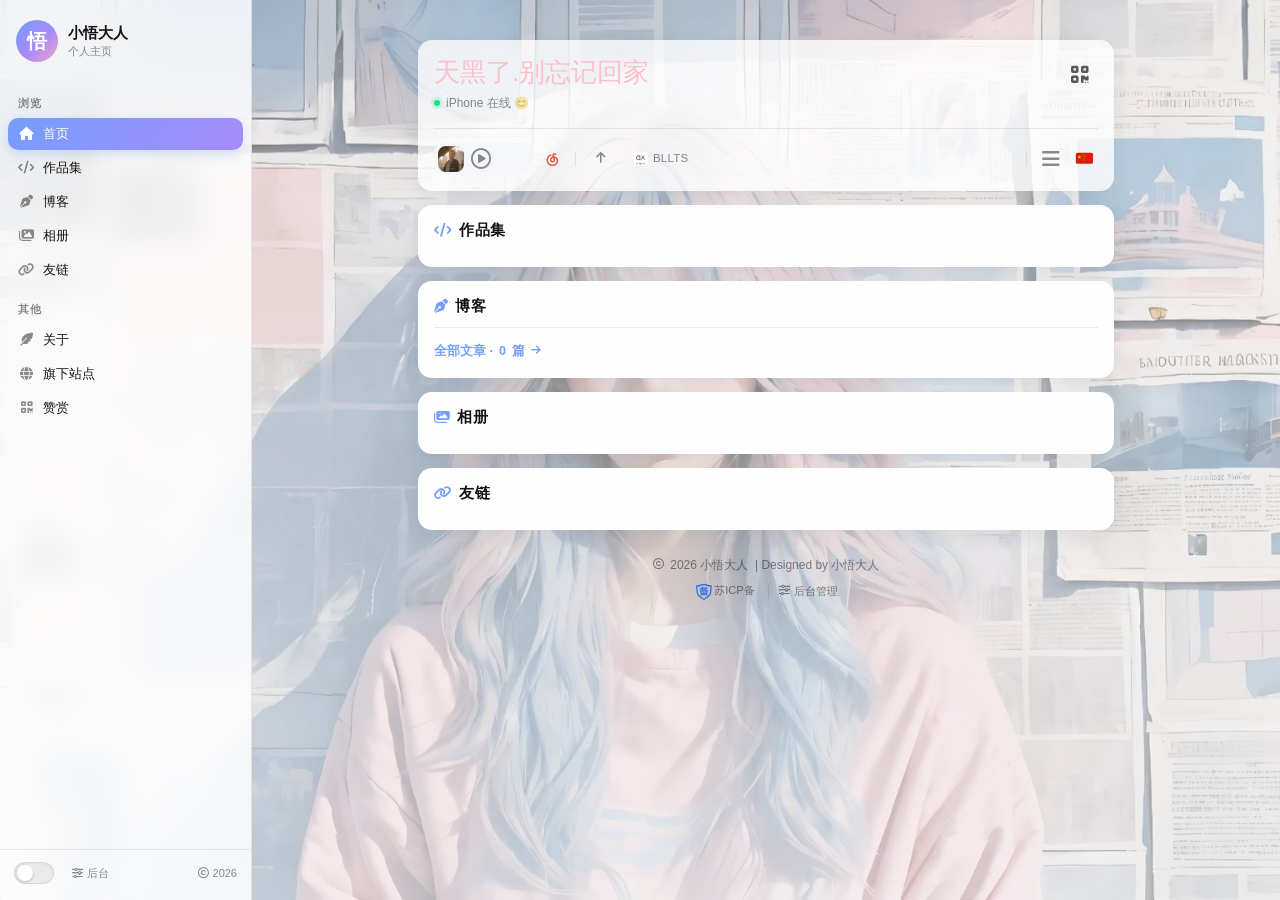
==== index.html @ 18e07c68 "站点上线：静态前台 + PHP 后台 + 系统更新 - 前台：六个页面共用一套外壳（js/shell.js + js/router.js），换页只换 <main>，侧栏不重建 - 后台：文章/分类/相" ====
<!DOCTYPE html>
<html lang="zh-CN">

<head>
  <meta charset="utf-8">
  <meta name="viewport" content="width=device-width, initial-scale=1, viewport-fit=cover">
  <title>小悟大人 · 个人主页</title>
  <meta name="description" content="这里是小悟大人的个人主页：简介、作品集、博客、相册与友链。程序语言不止于记录，更是艺术的呈现。">
  <meta name="keywords" content="小悟大人,个人主页,作品集,博客,友链">
  <meta name="theme-color" content="#749efc">
  <meta name="format-detection" content="telephone=no">
  <link rel="icon" href="data:image/svg+xml,%3Csvg xmlns='http://www.w3.org/2000/svg' viewBox='0 0 64 64'%3E%3Cdefs%3E%3ClinearGradient id='g' x1='0' y1='0' x2='1' y2='1'%3E%3Cstop offset='0' stop-color='%23749efc'/%3E%3Cstop offset='0.55' stop-color='%23a78bfa'/%3E%3Cstop offset='1' stop-color='%23f7a1c4'/%3E%3C/linearGradient%3E%3C/defs%3E%3Crect width='64' height='64' rx='16' fill='url(%23g)'/%3E%3Ctext x='32' y='45' font-size='36' font-family='sans-serif' font-weight='bold' text-anchor='middle' fill='%23ffffff'%3E%E6%82%9F%3C/text%3E%3C/svg%3E">

  <!-- 样式：前四个是模板原有文件（未改动），site.css 是二开层 -->
  <link rel="stylesheet" href="css/bootstrap.min.css">
  <link rel="stylesheet" href="css/all.min.css">
  <!-- 图标字体先预载：否则首帧菜单只有文字、图标晚一拍才出现（看着像"闪一下"） -->
  <link rel="preload" href="css/resources/fa-solid-900.woff2" as="font" type="font/woff2" crossorigin>
  <link rel="preload" href="css/resources/fa-regular-400.woff2" as="font" type="font/woff2" crossorigin>
  <link rel="stylesheet" href="css/animate.min.css">
  <link rel="stylesheet" href="css/style.css">
  <link rel="stylesheet" href="css/site.css">
  <link rel="stylesheet" href="css/blog.css">
  <link href="https://fonts.googlefonts.cn/css?family=Capriola" rel="stylesheet">
</head>

<body>
  <script src="js/dark.js"></script>

  <!-- 欢迎提示 -->
  <div class="toast" id="welcomeToast" role="alert" aria-live="polite" aria-atomic="true" data-delay="2200">
    <div class="toast-body">欢迎你的到来 👋</div>
  </div>

  <!-- 移动端顶栏 -->
  <header class="topbar">
    <button class="nav-toggle" id="navToggle" type="button" aria-label="打开菜单" aria-expanded="false"
      aria-controls="sidebar">
      <i class="fa-solid fa-bars"></i>
    </button>
    <span class="topbar-name" id="topbarName">小悟大人</span>
    <button class="topbar-btn" type="button" data-toggle="modal" data-target="#supportModal" aria-label="赞赏">
      <i class="fa-solid fa-qrcode"></i>
    </button>
  </header>

  <!-- 抽屉遮罩 -->
  <div class="nav-backdrop" id="navBackdrop"></div>

  <!-- ==================== 左侧栏 ==================== -->
  <aside class="sidebar" id="sidebar">
    <div class="sb-head">
      <div class="avatar-wrap sb-avatar-wrap">
        <img src="img/avatar.svg" class="sb-avatar" id="avatar" alt="头像">
        <div class="avatar-fallback sb-avatar-fallback" id="avatarFallback">悟</div>
      </div>
      <div class="sb-id">
        <div class="sb-name" id="siteName">小悟大人</div>
        <div class="sb-sub">个人主页</div>
      </div>
    </div>

    <nav class="sb-nav" aria-label="主导航">
      <span class="sb-label">浏览</span>
      <a href="index.html" class="is-active"><i class="fa-solid fa-house"></i><span>首页</span></a>
      <a href="works.html"><i class="fa-solid fa-code"></i><span>作品集</span></a>
      <a href="blog.html"><i class="fa-solid fa-pen-nib"></i><span>博客</span></a>
      <a href="gallery.html"><i class="fa-solid fa-images"></i><span>相册</span></a>
      <a href="links.html"><i class="fa-solid fa-link"></i><span>友链</span></a>

      <span class="sb-label">其他</span>
      <a href="#" data-toggle="modal" data-target="#aboutModal"><i class="fa-solid fa-feather-pointed"></i><span>关于</span></a>
      <a href="#" data-toggle="modal" data-target="#siteModal"><i class="fa-solid fa-globe"></i><span>旗下站点</span></a>
      <a href="#" data-toggle="modal" data-target="#supportModal"><i class="fa-solid fa-qrcode"></i><span>赞赏</span></a>
    </nav>

    <div class="sb-foot">
      <div class="sb-bottom">
        <div class="sb-bottom__left">
          <div class="mode-switch" title="切换深浅色">
            <div class="mode-switch__toggle">
              <div class="mode-switch__circle"></div>
            </div>
          </div>
          <a class="sb-admin" href="admin/" title="进入后台管理">
            <i class="fa-solid fa-sliders"></i><span>后台</span>
          </a>
        </div>
        <a class="sb-icp" href="https://beian.miit.gov.cn/#/Integrated/index" target="_blank" rel="noopener">
          <i class="fa-regular fa-copyright"></i> <span id="footerYear">2026</span>
        </a>
      </div>
    </div>
  </aside>

  <!-- ==================== 正文 ==================== -->
  <main class="main">
    <div class="content">

      <!-- 1. 简介 -->
      <section class="card-ui hero" id="top">
        <div class="hero-head">
          <div class="hero-head-main">
            <h1 class="toem hero-sign" id="siteSign">天黑了.别忘记回家</h1>
            <div class="state">
              <span class="state__dot" aria-hidden="true"></span>
              <span id="siteStatus">iPhone 在线 😊</span>
            </div>
          </div>
          <button type="button" class="btn btn-link qr-btn" data-toggle="modal" data-target="#supportModal"
            title="赞赏" aria-label="打开赞赏">
            <i class="fa-solid fa-qrcode fa-lg"></i>
          </button>
        </div>

        <!-- 技能标签（由 site.js 渲染） -->
        <div class="skills-row" id="skills"></div>

        <!-- 工具行：正在播放 + 快捷入口 + 工具，统一 30px 高度、单行对齐 -->
        <div class="hero-bar">
          <div class="left-4-1" role="group" aria-label="正在播放">
            <span>
              <img src="img/zainideshenbian.jpg" alt="正在播放：在你的身边">
              <div class="sh-main-top-mu" lang="0" onclick="syaudbf()" role="button" tabindex="0"
                aria-label="播放或暂停"
                onkeydown="if(event.key==='Enter'||event.key===' '){event.preventDefault();syaudbf();}">
                <i class="fa-regular fa-circle-play fa-lg" id="sh-main-top-mu" lang="0" data-bfzt="bb"></i>
              </div>
            </span>
            <div id="sh-main-top-g-m" class="sh-main-top-g-containe" lang="在你的身边">
              <div id="sh-main-top-mucisjd" lang="0" style="display:none;">
                <div class="shaft-load2">
                  <div class="shaft1"></div><div class="shaft2"></div><div class="shaft3"></div>
                  <div class="shaft4"></div><div class="shaft5"></div><div class="shaft6"></div>
                  <div class="shaft7"></div><div class="shaft8"></div><div class="shaft9"></div>
                  <div class="shaft10"></div><div class="shaft11"></div><div class="shaft12"></div>
                  <div class="shaft13"></div><div class="shaft14"></div><div class="shaft15"></div>
                  <div class="shaft16"></div><div class="shaft17"></div><div class="shaft18"></div>
                  <div class="shaft19"></div><div class="shaft20"></div>
                </div>
              </div>
            </div>
            <audio id="sh-main-top-musicplay-b"
              src="https://music.163.com/song/media/outer/url?id=2099010964.mp3" type="audio/mp3" controls
              style="display:none;"></audio>
            <audio id="musicplay" src="" type="audio/mp3" controls style="display:none;"
              lang="0">您的浏览器不支持音频元素。</audio>
          </div>

          <div class="left-4-2"><img src="img/wyy.svg" alt="网易云音乐"></div>

          <span class="hero-bar__sep" aria-hidden="true"></span>

          <a href="#top" class="qk" title="回到顶部" aria-label="回到顶部"><i class="fa-solid fa-arrow-up"></i></a>

          <div class="hero-bar__quick" id="quickLinks"></div>

          <a href="#links" class="qk qk--text" title="友链"><img src="img/qx.png" alt="">BLLTS</a>

          <span class="hero-bar__sep hero-bar__sep--end" aria-hidden="true"></span>

          <button class="btn btn-link tool-btn" type="button" data-toggle="collapse" data-target="#coll"
            aria-expanded="false" aria-controls="coll" aria-label="更多工具">
            <i class="fa-solid fa-bars fa-lg"></i>
          </button>

          <div class="left-4-4"><img src="img/China.svg" alt="中国"></div>

          <div class="collapse" id="coll">
            <div class="card card-body tool-pop">
              <button type="button" class="btn btn-link" data-toggle="modal" data-target="#siteModal"
                title="旗下站点"><img src="img/globe.svg" alt="旗下站点"></button>
              <button onclick="switchSakura()" class="btn btn-link" title="樱花飘落（模板预留）">
                <i class="fa-regular fa-circle-xmark fa-lg" style="color:pink;"></i>
              </button>
              <button type="button" class="btn btn-link" data-toggle="modal" data-target="#aboutModal"
                title="关于"><img src="img/information.svg" alt="关于"></button>
            </div>
          </div>
        </div>
      </section>

      <!-- 2. 作品集 -->
      <section class="card-ui sec" id="works" aria-labelledby="worksTitle">
        <div class="sec-head">
          <h2 class="sec-title" id="worksTitle"><i class="fa-solid fa-code"></i>作品集</h2>
          <span class="sec-sub" id="worksCount"></span>
        </div>
        <div id="workList"></div>
      </section>

      <!-- 3. 博客 -->
      <section class="card-ui sec" id="blog" aria-labelledby="blogTitle">
        <div class="sec-head">
          <h2 class="sec-title" id="blogTitle"><i class="fa-solid fa-pen-nib"></i>博客</h2>
          <span class="sec-sub" id="postsCount"></span>
        </div>
        <div id="postList"></div>
        <div class="posts-foot">
          <a class="posts-more" id="postsMore" href="blog.html">
            全部文章 · <span data-total>0</span> 篇 <i class="fa-solid fa-arrow-right"></i>
          </a>
        </div>
      </section>

      <!-- 4. 相册 -->
      <section class="card-ui sec" id="gallery" aria-labelledby="galleryTitle">
        <div class="sec-head">
          <h2 class="sec-title" id="galleryTitle"><i class="fa-solid fa-images"></i>相册</h2>
          <span class="sec-sub" id="photosCount"></span>
        </div>
        <div class="gallery" id="galleryGrid"></div>
      </section>

      <!-- 5. 友链 -->
      <section class="card-ui sec" id="links" aria-labelledby="linksTitle">
        <div class="sec-head">
          <h2 class="sec-title" id="linksTitle"><i class="fa-solid fa-link"></i>友链</h2>
          <span class="sec-sub" id="friendsCount"></span>
        </div>
        <div class="friends" id="friendList"></div>
      </section>

      <!-- 6. 页脚 -->
      <footer class="footer">
        <div class="runtime" id="runtime_span"></div>
        <div class="by">
          <i class="fa-regular fa-copyright fa-sm"></i>
          &nbsp;<span id="footerYearText">2026</span>&nbsp;<span id="footerName">小悟大人</span>
          &nbsp;|&nbsp;Designed by <a href="#top">小悟大人</a>
        </div>
        <div class="body-bottom">
          <a id="icpLink" href="https://beian.miit.gov.cn/#/Integrated/index" target="_blank" rel="noopener">
            <img src="img/icp.svg" alt="备案"><span id="footerIcp">苏ICP备</span>
          </a>
          <a class="footer-admin" href="admin/" title="进入后台管理">
            <i class="fa-solid fa-sliders"></i> 后台管理
          </a>
        </div>
      </footer>

    </div>
  </main>

  <!-- ==================== 弹窗 ==================== -->

  <!-- 赞赏 -->
  <div class="modal fade" id="supportModal" tabindex="-1" aria-labelledby="supportTitle" aria-hidden="true">
    <div class="modal-dialog modal-dialog-centered">
      <div class="modal-content" style="max-width:340px;margin:0 auto;">
        <div class="modal-header">
          <h5 class="modal-title" id="supportTitle">
            <i class="fa-solid fa-quote-left" style="color:#fb7474"></i>&nbsp;赞赏&nbsp;|&nbsp;为爱打赏&nbsp;
            <i class="fa-solid fa-quote-right" style="color:#fb7474"></i>
          </h5>
          <button type="button" class="close" data-dismiss="modal" aria-label="关闭">
            <span aria-hidden="true">&times;</span>
          </button>
        </div>
        <div class="modal-body">
          <div class="pay-wrap" id="payBody"></div>
        </div>
      </div>
    </div>
  </div>

  <!-- 关于 -->
  <div class="modal fade" id="aboutModal" tabindex="-1" aria-labelledby="aboutTitle" aria-hidden="true">
    <div class="modal-dialog modal-dialog-centered">
      <div class="modal-content" style="max-width:300px;margin:0 auto;">
        <div class="modal-header">
          <h5 class="modal-title" id="aboutTitle">
            <i class="fa-solid fa-quote-left" style="color:#74C0FC"></i>&nbsp;关于&nbsp;
            <i class="fa-solid fa-quote-right" style="color:#74C0FC"></i>
          </h5>
          <button type="button" class="close" data-dismiss="modal" aria-label="关闭">
            <span aria-hidden="true">&times;</span>
          </button>
        </div>
        <div class="modal-body" id="aboutBody"></div>
      </div>
    </div>
  </div>

  <!-- 旗下站点 -->
  <div class="modal fade" id="siteModal" tabindex="-1" aria-labelledby="siteTitle" aria-hidden="true">
    <div class="modal-dialog modal-dialog-centered">
      <div class="modal-content" style="max-width:280px;margin:0 auto;">
        <div class="modal-header">
          <h5 class="modal-title" id="siteTitle">
            <i class="fa-solid fa-quote-left" style="color:#74C0FC"></i>&nbsp;旗下站点&nbsp;
            <i class="fa-solid fa-quote-right" style="color:#74C0FC"></i>
          </h5>
          <button type="button" class="close" data-dismiss="modal" aria-label="关闭">
            <span aria-hidden="true">&times;</span>
          </button>
        </div>
        <div class="modal-body" id="siteBody"></div>
      </div>
    </div>
  </div>

  <!-- 作品 / 文章详情 -->
  <div class="modal fade" id="detailModal" tabindex="-1" aria-labelledby="detailTitle" aria-hidden="true">
    <div class="modal-dialog modal-dialog-centered">
      <div class="modal-content" style="max-width:420px;margin:0 auto;">
        <div class="modal-header">
          <h5 class="modal-title" id="detailTitle"></h5>
          <button type="button" class="close" data-dismiss="modal" aria-label="关闭">
            <span aria-hidden="true">&times;</span>
          </button>
        </div>
        <div class="modal-body">
          <div id="detailMeta"></div>
          <div id="detailBody"></div>
        </div>
      </div>
    </div>
  </div>

  <!-- 图片灯箱 -->
  <div class="modal fade" id="photoModal" tabindex="-1" aria-label="图片预览" aria-hidden="true">
    <div class="modal-dialog modal-dialog-centered">
      <div class="modal-content">
        <div class="modal-body">
          <img id="photoModalImg" alt="">
        </div>
      </div>
    </div>
  </div>

  <!-- ==================== 脚本 ==================== -->
  <script src="js/jquery-3.5.1.min.js"></script>
  <script src="js/bootstrap.min.js"></script>
  <script src="js/player.js"></script>
  <script src="js/site.js"></script>
  <script src="js/router.js"></script>
</body>

</html>
---- css/style.css ----
.sh-main-top-mu{
  width: 20px;
  height: 20px;
  display: flex;
  float:right;
  cursor: pointer;
  margin-top: 20px;
  margin-right: 5px;
}

[class^="shaft-load"] .shaft1 {
  -webkit-animation-delay: 0.05s;
  -moz-animation-delay: 0.05s;
  -o-animation-delay: 0.05s;
  animation-delay: 0.05s;
}
[class^="shaft-load"] .shaft2 {
  -webkit-animation-delay: 0.1s;
  -moz-animation-delay: 0.1s;
  -o-animation-delay: 0.1s;
  animation-delay: 0.1s;
}
[class^="shaft-load"] .shaft3 {
  -webkit-animation-delay: 0.15s;
  -moz-animation-delay: 0.15s;
  -o-animation-delay: 0.15s;
  animation-delay: 0.15s;
}
[class^="shaft-load"] .shaft4 {
  -webkit-animation-delay: 0.2s;
  -moz-animation-delay: 0.2s;
  -o-animation-delay: 0.2s;
  animation-delay: 0.2s;
}
[class^="shaft-load"] .shaft5 {
  -webkit-animation-delay: 0.25s;
  -moz-animation-delay: 0.25s;
  -o-animation-delay: 0.25s;
  animation-delay: 0.25s;
}
[class^="shaft-load"] .shaft6 {
  -webkit-animation-delay: 0.3s;
  -moz-animation-delay: 0.3s;
  -o-animation-delay: 0.3s;
  animation-delay: 0.3s;
}
[class^="shaft-load"] .shaft7 {
  -webkit-animation-delay: 0.35s;
  -moz-animation-delay: 0.35s;
  -o-animation-delay: 0.35s;
  animation-delay: 0.35s;
}
[class^="shaft-load"] .shaft8 {
  -webkit-animation-delay: 0.4s;
  -moz-animation-delay: 0.4s;
  -o-animation-delay: 0.4s;
  animation-delay: 0.4s;
}
[class^="shaft-load"] .shaft9 {
  -webkit-animation-delay: 0.45s;
  -moz-animation-delay: 0.45s;
  -o-animation-delay: 0.45s;
  animation-delay: 0.45s;
}
[class^="shaft-load"] .shaft10 {
  -webkit-animation-delay: 0.5s;
  -moz-animation-delay: 0.5s;
  -o-animation-delay: 0.5s;
  animation-delay: 0.5s;
}
[class^="shaft-load"] .shaft11 {
    -webkit-animation-delay: 0.55s;
    -moz-animation-delay: 0.55s;
    -o-animation-delay: 0.55s;
    animation-delay: 0.55s;
}
[class^="shaft-load"] .shaft12 {
    -webkit-animation-delay: 0.6s;
    -moz-animation-delay: 0.6s;
    -o-animation-delay: 0.6s;
    animation-delay: 0.6s;
}
[class^="shaft-load"] .shaft13 {
    -webkit-animation-delay: 0.65s;
    -moz-animation-delay: 0.65s;
    -o-animation-delay: 0.65s;
    animation-delay: 0.65s;
}
[class^="shaft-load"] .shaft14 {
    -webkit-animation-delay: 0.7s;
    -moz-animation-delay: 0.7s;
    -o-animation-delay: 0.7s;
    animation-delay: 0.7s;
}
[class^="shaft-load"] .shaft15 {
    -webkit-animation-delay: 0.75s;
    -moz-animation-delay: 0.75s;
    -o-animation-delay: 0.75s;
    animation-delay: 0.75s;
}
[class^="shaft-load"] .shaft16 {
    -webkit-animation-delay: 0.8s;
    -moz-animation-delay: 0.8s;
    -o-animation-delay: 0.8s;
    animation-delay: 0.8s;
}
[class^="shaft-load"] .shaft17 {
    -webkit-animation-delay: 0.85s;
    -moz-animation-delay: 0.85s;
    -o-animation-delay: 0.85s;
    animation-delay: 0.85s;
}
[class^="shaft-load"] .shaft18 {
    -webkit-animation-delay: 0.9s;
    -moz-animation-delay: 0.9s;
    -o-animation-delay: 0.9s;
    animation-delay: 0.9s;
}
[class^="shaft-load"] .shaft19 {
    -webkit-animation-delay: 0.95s;
    -moz-animation-delay: 0.95s;
    -o-animation-delay: 0.95s;
    animation-delay: 0.95s;
}
[class^="shaft-load"] .shaft20 {
    -webkit-animation-delay: 1s;
    -moz-animation-delay: 1s;
    -o-animation-delay: 1s;
    animation-delay: 1s;
}

.shaft-load2{
    width: 80px;
    height: 2px;
    margin-left: 9px;
    overflow: hidden;
    margin-top: 7px;
}
.shaft-load2 > div {
  height: 100%;
  width: 8px;
  margin-right: 2px;
  float: left;
  background: #000;
  -webkit-animation: loading2 1.5s infinite ease-in-out;
  -moz-animation: loading2 1.5s infinite ease-in-out;
  -o-animation: loading2 1.5s infinite ease-in-out;
  animation: loading2 1.5s infinite ease-in-out;
  -webkit-transform: scaleY(0.05) translateX(-5px);
  -moz-transform: scaleY(0.05) translateX(-5px);
  -ms-transform: scaleY(0.05) translateX(-5px);
  -o-transform: scaleY(0.05) translateX(-5px);
  transform: scaleY(0.05) translateX(-5px);
}

@keyframes loading2 {
  10% {
   background: #000;
  }
  15% {
    -webkit-transform: scaleY(1.2) translateX(10px);
    -moz-transform: scaleY(1.2) translateX(10px);
    -ms-transform: scaleY(1.2) translateX(10px);
    -o-transform: scaleY(1.2) translateX(10px);
    transform: scaleY(1.2) translateX(10px);
    background:#000;
  }
  90%, 100% {
    -webkit-transform: scaleY(0.05) translateX(-5px);
    -moz-transform: scaleY(0.05) translateX(-5px);
    -ms-transform: scaleY(0.05) translateX(-5px);
    -o-transform: scaleY(0.05) translateX(-5px);
    transform: scaleY(0.05) translateX(-5px);
  }
}

*{
  box-sizing: border-box;
}
body {
  margin-top: 14%;
  min-height: 80vh;
  position: relative;
  background-attachment: fixed;
  background-repeat: no-repeat;
  background-position: center 0px;
  background: var(--dark-mode-body,url(resources/2.jpg));
  font-size: center center;
  color: var(--dark-mode-text-color,#141414);
}
.left{
  /*box-shadow: 0 0 20px 0 rgb(255,255,255,1);*/
  width: 300px;
  height: auto;
  background:rgb(255,255,255,0.5);
  border-radius: 15px;
}

.container{
}
.flex-container {
  display: flex;
  background-color: rgb(255,255,255,0);
}
.touxi{
  margin: 8px 0 0 8px;
  width: 75px;
  height: 75px;
  border-radius: 100%;
  -webkit-transition: width 2s, height 2s, -webkit-transform 2s; 
  transition: width 2s, height 2s, transform 2s;
}
.touxi:hover{
  -webkit-transform: rotate(180deg); 
    transform: rotate(180deg);
}
.gexing{
    justify-content: center;
    margin-left: 20px;
}
.toem{
  font-family: 'Capriola', sans-serif;
  font-size: 28px;
  margin-top: 5px;
  -webkit-background-clip: text;
  -webkit-text-fill-color: transparent;
  background-size: 200%;
  background-position: 0%;
  animation: backgroundSizeAnimation 10s ease-in-out infinite;
  background-image: linear-gradient(120deg, var(--gradient-start, pink)10%, var(--gradient-middle, pink) 30%, var(--gradient-end, #749efc) 70%);
}
@keyframes backgroundSizeAnimation {
            0% {
                background-position: 100%;
            }
        
            25% {
                background-position: 50%;
            }
        
            50% {
                background-position: 0%;
            }
        
            75% {
                background-position: 50%;
            }
        
            100% {
                background-position: 100%;
            }      
        } 
.sign{
  color: var(--dark-mode-text-color,rgb(0,0,0,0.4));
  font-size: 12px;
  text-align: center;
}
.state{
  margin-top: 5px;
  text-align: center;
}
.left-2{
  border-radius: 10px;
  background-color: #fefefe;
  padding-top: 2px;
  padding-bottom:5px;
  margin-bottom: 10px;
}
.left-2 a{
  text-decoration: none;
  font-size: 20px;
}
.nav{
  border-radius: 10px;
  margin-bottom: 10px;
  padding: 6px 0px 6px 20px;
  transition: 0.3s;
}
.nav:hover{
  margin-right: 40px;
}
.left-3{
  margin: 20px 10px 10px 10px;
  padding: 5px;
  background: var(--dark-mode-body,#fefefe);
  border-radius: 10px;
  letter-spacing:2px;
}
.left-3-2{
  margin: 20px 10px 10px 10px;
  padding: 5px;
  width: auto;
  height: 35px;
  border-radius: 10px;
  background: var(--dark-mode-body,#fefefe);
}
.left-3-3{
  text-align: right;
  margin: 20px 10px 10px 10px;
  padding: 5px;
  width: auto;
  height: 35px;
  border-radius: 10px;
  background: var(--dark-mode-body,#fefefe);
}
.left-3-3 a{
  color: var(--dark-mode-text-color,#000);
}
.left-4-1{
  margin-top: 20px;
  width: 100px;
  height: 50px;
  padding-top: 0px;
  padding-bottom: 15px;
  background: var(--dark-mode-body,#fefefe);
  border-radius: 10px;
  margin-bottom: 10px;
  float: left;
  transition: width 0.6s,height 0.6s;
}
.left-4-1:hover{
  width: 110px;
  height: 60px;
}
.left-4-2{
  margin-left: 7px;
  margin-top: 20px;
  width: 50px;
  height: 50px;
  border-radius: 10px;
  padding-bottom: 15px;
  background: var(--dark-mode-body,#fefefe);
  margin-bottom: 10px;
  float: left;
  transition: width 0.6s,height 0.6s;
}
.left-4-2:hover{
  width: 60px;
  height: 60px;
}
.left-4-2 img{
  width: 50px; 
  height: 50px;
}
.left-4-3{
  margin-left: 7px;
  margin-top: 20px;
  width: 50px;
  height: 50px;
  border-radius: 10px;
  padding-bottom: 15px;
  background-color: #fefefe;
  margin-bottom: 10px;
  float: left;
  transition: width 0.6s,height 0.6s;
}
.left-4-3:hover{
  width: 60px;
  height: 60px;
}
.left-4-4{
  margin-left: 7px;
  margin-top: 20px;
  width: 50px;
  height: 50px;
  border-radius: 10px;
  padding-bottom: 15px;
  background-color:rgb(255,255,255,0);
  margin-bottom: 10px;
  float: right;
}
.left-4-4 img{
  width: 50px;
  height: 50px;
}
.neckbtn{
  margin: 0 5px 0 5px;
  text-align: center;
  border-radius: 6px;
  border:1px solid var(--dark-mode-text-color,rgb(0,0,0,0.3));
  width: auto;
  height: 25px;
}
body.dark-mode{
    --dark-mode-text-color:rgb(245, 245, 245);
    --dark-mode-body:#1e293b;
    --dark-mode-toggle-translate:15px;
    --dark-mode-body1:url('resources/moon-solid.svg');
}
.mode-switch{
  display: flex;
  align-items: center;
  gap: 2px;
  float: right;
}
.mode-switch__toggle{
    background-color: rgb(255,255,255,0.4);
    border: 1px solid #d2d2d2;;
    height: 18px;
    width: 35px;
    margin-top: 4px;
    padding: 1px 2px 2px 2px;
    border-radius: 100px;
    cursor: pointer;
}
.mode-switch__circle{
    height: 15px;
    width: 15px;
    border-radius: 100px;
    background:var(--dark-mode-body1,url('resources/sun-regular.svg'));
    transform: translateX(var(--dark-mode-toggle-translate,0));
    transition: transfore 0.3s ease;
    pointer-events: none;
    transition: 0.4s;
}
.mode-switch__circle{
  transition: 0.4s;
}
.applesb{
  margin: 20px 10px 0 10px;
  background: var(--dark-mode-body,#fefefe);
  border-radius: 13px;
  width: 120px;
  height: 120px;
}
.applesb-1{
  color: var(--dark-mode-text-color,#000);
  text-align: center;
  margin: 5px 6px 5px 6px;
  padding: 12.5px 0 0 0 ;
  width: 50px;
  height: 50px;
  border-radius: 15px;
  background-color:rgb(0,0,0,0.1);
}
.applesb-1:hover{
  background-color: #d2d2d2;
  transition: 0.3s;
}
.applesb-2{
  color: var(--dark-mode-text-color,#000);
  text-align: center;
  margin: 5px 6px 5px 6px;
  width: 50px;
  height: 50px;
  border-radius: 15px;
  background-color:rgb(0,0,0,0.2);
  transition: width 0.5s,height 0.5s;
}
.applesb-2:hover{
  background-color: #d2d2d2;
  transition: 0.4s;
  width: 55px;
  height: 55px;
}
.applesb-2 img{
    margin: 4px 0 0 0;
  border-radius: 10px;
  width: 40px;
  height: 40px;
}
.applesb-3{
  width: 100px;
  height: 50px;
  margin: 5px 0 5px 0;
  padding: 5px 0 0 5px;
  color: var(--dark-mode-text-color,#000);
  border-radius: 15px;
  background-color:rgb(0,0,0,0.2);
}
.applesb-3:hover{
  text-decoration: none;
  background-color: #d2d2d2;
  transition: 0.4s;
}
.applesb-3 img{
  width: 40px; 
  height: 40px;
  border-radius: 10px;
}
.runtime{
  margin-top: 5px;
  font-size: 13px;
  text-align: center;
}
.body-bottom{
  font-size: 11px;
  margin-top: 0px;
  margin-bottom: 20px;
  text-align: center;
}
.body-bottom a{
  text-decoration: none;
}
.body-bottom img{
  width: 20px;
  height: 20px;
}
.by{
  font-size: 13px;
  text-align: center;
}
.toast{
  margin-left: 280px;
  position: fixed;
  z-index: 9999;
  border-radius: 10px;
  border: none;
}
.zanshang{
  width: 130px;
  height: 130px;
  border-radius: 8px;
}
.zfb{
  width: 120px;
  height: 130px;
  border-radius: 8px;
}
.slide-bar{
  text-align: center;
  border-radius: 5px;
  width:260px;
  overflow: hidden; /*超出隐藏*/
  white-space: nowrap;/*超出不换行*/
  overflow-x: auto;/*出现水平滚动条*/
  margin: 0 auto;
  margin-top: 13px;/*无关紧要的代码*/
  transition: 0.4s;
}
.slide-centent{
  margin: 4px;
  box-shadow: 0 0 4px 0 rgb(0,0,0,0.3);
  text-align: center;
  width: auto;
  border-radius: 7px;
  background: var(--dark-mode-body,#fefefe);
  display: inline-block;
  padding: 0 10px 0 10px;
}
.slide-centent a{
    color: var(--dark-mode-text-color,#000);
    text-decoration: none;
}
/*滚动条高宽度*/
.slide-bar::-webkit-scrollbar{
   width: 5px;
   height: 3px;
}
/*滚动条滑块*/
.slide-bar::-webkit-scrollbar-thumb{
  border-radius: 20px;
  box-shadow: inset 0 0 5px rgb(0,0,0,0);
}
/*滚动条里面轨道*/
.slide-bar::-webkit-scrollbar-track {
   box-shadow: 1px 1px 5px rgb(0, 0, 0, 0) inset;

}
/*滚动条的小边角*/
.slide-bar::-webkit-scrollbar-corner {

}
.sitetext{
    white-space: pre-wrap;
}
---- css/site.css ----
/* ============================================================================
   site.css —— 二开样式层（左侧栏布局）
   ----------------------------------------------------------------------------
   原模板样式完整保留在 css/style.css（未做任何修改），本文件在其之上做三件事：
     1. 建立设计令牌，统一深浅色（沿用原模板的 --dark-mode-* 变量机制）
     2. 布局从"居中单卡"改为"固定左栏 + 右侧正文"，断点 768px
     3. 作品 / 博客 / 相册 / 友链 四个板块的组件样式
   侧栏尺寸与密度参考 2x.nz：252px 宽、菜单项 32px 高 / 12.5px 字 / 10px 圆角。
   加载顺序必须在 style.css 之后。
   ============================================================================ */

/* ---------- 1. 设计令牌 ---------- */
body {
  --ui-text: #141414;
  --ui-card: #fefefe;
  --ui-card-2: #f5f6f9;
  --ui-glass: rgba(255, 255, 255, .78);
  --ui-sidebar: rgba(255, 255, 255, .82);
  --ui-line: rgba(0, 0, 0, .08);
  --ui-muted: rgba(0, 0, 0, .45);
  --ui-hover: rgba(127, 127, 127, .12);
  --ui-accent: #749efc;
  --ui-accent-2: #a78bfa;
  --ui-radius: 14px;
  --ui-radius-sm: 10px;
  --ui-shadow: 0 6px 20px rgba(17, 24, 39, .07);
  --ui-sidebar-w: 252px;
}

body.dark-mode {
  --ui-text: #f2f4f8;
  --ui-card: #243044;
  --ui-card-2: #1b2434;
  --ui-glass: rgba(36, 48, 68, .8);
  --ui-sidebar: rgba(24, 33, 48, .86);
  --ui-line: rgba(255, 255, 255, .10);
  --ui-muted: rgba(255, 255, 255, .58);
  --ui-hover: rgba(255, 255, 255, .08);
  --ui-shadow: 0 6px 22px rgba(0, 0, 0, .38);
}

/* ---------- 2. 页面骨架 ---------- */
html {
  scroll-behavior: smooth;
}

body {
  margin-top: 0;
  padding: 0;
  min-height: 100vh;
  font-family: -apple-system, BlinkMacSystemFont, "Segoe UI", "PingFang SC",
               "Hiragino Sans GB", "Microsoft YaHei", sans-serif;
  -webkit-font-smoothing: antialiased;
  background-color: #eef1f6;
  background-image: linear-gradient(rgba(255, 255, 255, .42), rgba(255, 255, 255, .66)),
                    url(resources/2.jpg);
  background-size: cover;
  background-position: center;
  background-repeat: no-repeat;
  background-attachment: fixed;
  color: var(--ui-text);
}

body.dark-mode {
  background-color: #0f172a;
  background-image: linear-gradient(rgba(15, 23, 42, .82), rgba(15, 23, 42, .9)),
                    url(resources/2.jpg);
}

body.nav-open {
  overflow: hidden;
}

.main {
  margin-left: 0;
  min-height: 100vh;
}

.content {
  max-width: 760px;
  margin: 0 auto;
  padding: 76px 15px 36px;
}

/* ---------- 3. 左侧栏 ---------- */
.sidebar {
  position: fixed;
  top: 0;
  left: 0;
  bottom: 0;
  z-index: 60;
  display: flex;
  flex-direction: column;
  width: var(--ui-sidebar-w);
  background: var(--ui-sidebar);
  backdrop-filter: blur(14px);
  -webkit-backdrop-filter: blur(14px);
  border-right: 1px solid var(--ui-line);
  transform: translateX(-100%);
  transition: transform .28s cubic-bezier(.4, 0, .2, 1);
}

body.nav-open .sidebar {
  transform: none;
  box-shadow: 0 0 40px rgba(0, 0, 0, .18);
}

.sb-head {
  display: flex;
  align-items: center;
  gap: 10px;
  padding: 20px 16px 16px;
}

.sb-avatar-wrap {
  position: relative;
  flex: 0 0 auto;
  width: 42px;
  height: 42px;
}

.sb-avatar {
  display: block;
  width: 42px;
  height: 42px;
  border-radius: 100%;
  object-fit: cover;
  transition: transform .6s ease;
}

.sb-avatar:hover {
  transform: rotate(180deg);
}

.sb-avatar-fallback {
  position: absolute;
  inset: 0;
  width: 42px;
  height: 42px;
  margin: 0;
  border-radius: 100%;
  font-size: 17px;
  display: none;
  place-items: center;
  background: linear-gradient(135deg, var(--ui-accent), var(--ui-accent-2));
  color: #fff;
  font-weight: 700;
}

.sb-id {
  min-width: 0;
}

.sb-name {
  font-family: 'Capriola', -apple-system, "PingFang SC", sans-serif;
  font-size: 15px;
  font-weight: 600;
  line-height: 1.3;
  color: var(--ui-text);
  white-space: nowrap;
  overflow: hidden;
  text-overflow: ellipsis;
}

.sb-sub {
  font-size: 11px;
  color: var(--ui-muted);
}

/* 菜单 */
.sb-nav {
  flex: 1;
  min-height: 0;
  overflow-y: auto;
  padding: 4px 8px 12px;
  scrollbar-width: thin;
}

.sb-label {
  display: block;
  padding: 14px 10px 6px;
  font-size: 10.5px;
  font-weight: 600;
  letter-spacing: .08em;
  color: var(--ui-muted);
}

.sb-nav a {
  display: flex;
  align-items: center;
  gap: 9px;
  height: 32px;
  padding: 7px 10px;
  margin-bottom: 2px;
  border-radius: var(--ui-radius-sm);
  font-size: 12.5px;
  font-weight: 500;
  line-height: 18px;
  color: var(--ui-text);
  text-decoration: none;
  transition: background .2s ease, color .2s ease;
}

.sb-nav a i {
  flex: 0 0 16px;
  width: 16px;
  font-size: 13px;
  text-align: center;
  color: var(--ui-muted);
  transition: color .2s ease;
}

.sb-nav a:hover {
  background: var(--ui-hover);
  text-decoration: none;
  color: var(--ui-text);
}

.sb-nav a:hover i {
  color: var(--ui-text);
}

.sb-nav a.is-active {
  background: linear-gradient(135deg, var(--ui-accent), var(--ui-accent-2));
  color: #fff;
  box-shadow: 0 4px 12px rgba(116, 158, 252, .3);
}

.sb-nav a.is-active i {
  color: #fff;
}

/* 栏底 */
.sb-foot {
  padding: 12px 14px 16px;
  border-top: 1px solid var(--ui-line);
}

.sb-bottom {
  display: flex;
  align-items: center;
  justify-content: space-between;
  gap: 10px;
}

/* 深浅色开关：轨道 + 滑块
   完全覆盖模板自带样式（style.css 里是 35×18 白底药丸 + 太阳图标，且带 margin-top:4px 会错位） */
.sb-bottom .mode-switch {
  float: none;
  margin: 0;
}

.mode-switch__toggle {
  position: relative;
  display: block;
  width: 40px;
  height: 22px;
  margin: 0;
  padding: 0;
  border: 1px solid var(--ui-line);
  border-radius: 999px;
  background: rgba(17, 24, 39, .07);
  box-shadow: inset 0 1px 2px rgba(17, 24, 39, .05);
  cursor: pointer;
  transition: background .25s ease, border-color .25s ease, box-shadow .25s ease;
}

.mode-switch__toggle:hover {
  border-color: var(--ui-accent);
  box-shadow: inset 0 1px 2px rgba(17, 24, 39, .05), 0 0 0 3px rgba(116, 158, 252, .12);
}

.mode-switch__toggle:focus-visible {
  outline: 2px solid var(--ui-accent);
  outline-offset: 2px;
}

.mode-switch__circle {
  position: absolute;
  top: 2px;
  left: 2px;
  width: 16px;
  height: 16px;
  border-radius: 999px;
  background: #fff;
  box-shadow: 0 1px 3px rgba(17, 24, 39, .22);
  transform: translateX(0);
  transition: transform .28s cubic-bezier(.34, 1.3, .64, 1), background .25s ease;
  pointer-events: none;
}

body.dark-mode .mode-switch__toggle {
  background: linear-gradient(135deg, var(--ui-accent), var(--ui-accent-2));
  border-color: transparent;
}

body.dark-mode .mode-switch__circle {
  transform: translateX(18px);
}

.sb-icp {
  font-size: 11px;
  color: var(--ui-muted);
  text-decoration: none;
  white-space: nowrap;
}

.sb-icp:hover {
  color: var(--ui-accent);
  text-decoration: none;
}

.sb-bottom__left {
  display: flex;
  align-items: center;
  gap: 10px;
}

/* 后台入口：侧栏底部的小按钮 */
.sb-admin {
  display: inline-flex;
  align-items: center;
  gap: 4px;
  padding: 4px 7px;
  border: 1px solid transparent;
  border-radius: 7px;
  font-size: 11px;
  line-height: 1;
  color: var(--ui-muted);
  text-decoration: none;
  transition: color .2s ease, background .2s ease, border-color .2s ease;
}

.sb-admin:hover {
  color: var(--ui-accent);
  background: var(--ui-hover);
  border-color: var(--ui-line);
  text-decoration: none;
}

/* ---------- 4. 移动端顶栏与遮罩 ---------- */
.topbar {
  position: fixed;
  top: 0;
  left: 0;
  right: 0;
  z-index: 50;
  display: flex;
  align-items: center;
  gap: 10px;
  height: 56px;
  padding: 0 10px;
  background: var(--ui-glass);
  backdrop-filter: blur(14px);
  -webkit-backdrop-filter: blur(14px);
  border-bottom: 1px solid var(--ui-line);
}

.nav-toggle,
.topbar-btn {
  display: inline-flex;
  align-items: center;
  justify-content: center;
  width: 36px;
  height: 36px;
  padding: 0;
  border: none;
  border-radius: var(--ui-radius-sm);
  background: transparent;
  color: var(--ui-text);
  font-size: 15px;
  cursor: pointer;
  transition: background .2s ease;
}

.nav-toggle:hover,
.topbar-btn:hover {
  background: var(--ui-hover);
}

.topbar-name {
  flex: 1;
  font-size: 13.5px;
  font-weight: 600;
  color: var(--ui-text);
  white-space: nowrap;
  overflow: hidden;
  text-overflow: ellipsis;
}

.nav-backdrop {
  position: fixed;
  inset: 0;
  z-index: 55;
  background: rgba(15, 23, 42, .42);
  backdrop-filter: blur(2px);
  -webkit-backdrop-filter: blur(2px);
  opacity: 0;
  pointer-events: none;
  transition: opacity .28s ease;
}

body.nav-open .nav-backdrop {
  opacity: 1;
  pointer-events: auto;
}

/* ---------- 5. 通用卡片 ---------- */
.card-ui {
  background: var(--ui-card);
  border-radius: var(--ui-radius);
  box-shadow: var(--ui-shadow);
  padding: 16px;
  margin-bottom: 14px;
}

/* ---------- 6. 简介卡 ---------- */
.hero {
  background: var(--ui-glass);
  backdrop-filter: blur(12px);
  -webkit-backdrop-filter: blur(12px);
}

.hero-head {
  display: flex;
  align-items: flex-start;
  gap: 10px;
}

.hero-head-main {
  flex: 1;
  min-width: 0;
}

.hero-sign {
  margin: 0 0 5px;
  font-size: 26px;
  font-weight: 400;
  line-height: 1.25;
}

.hero .state {
  display: flex;
  align-items: center;
  gap: 6px;
  margin-top: 0;
  text-align: left;
  font-size: 12px;
  color: var(--ui-muted);
}

/* 在线状态的小圆点：原来用 <i class="fa-circle fa-2xs">，实际只渲染出 1px 高 */
.state__dot {
  flex: 0 0 auto;
  width: 6px;
  height: 6px;
  border-radius: 50%;
  background: #1de189;
  box-shadow: 0 0 0 3px rgba(29, 225, 137, .16);
}

.qr-btn {
  flex: 0 0 auto;
  padding: 6px 8px;
  margin: 0 !important;
  color: var(--ui-text) !important;
  border-radius: var(--ui-radius-sm);
  opacity: .7;
  transition: opacity .25s, background .25s;
}

.qr-btn:hover {
  opacity: 1;
  background: var(--ui-hover);
  text-decoration: none;
}

.skills-row {
  display: flex;
  flex-wrap: wrap;
  gap: 6px;
  margin-bottom: 0;
}

.neckbtn {
  font-size: 12px;
  line-height: 23px;
  height: 25px;
  margin: 0;
  padding: 0 8px;
  color: var(--ui-text);
  border-color: var(--ui-line);
  white-space: nowrap;
}

/* ---------- 7. 工具行：正在播放 + 快捷入口 + 工具 ---------- */
.hero-bar {
  display: flex;
  align-items: center;
  flex-wrap: wrap;
  gap: 6px;
  margin-top: 16px;
  padding-top: 14px;
  border-top: 1px solid var(--ui-line);
}

.hero-bar__sep {
  flex: 0 0 auto;
  width: 1px;
  height: 14px;
  margin: 0 3px;
  background: var(--ui-line);
}

/* 前半段是内容入口，后半段是工具，把工具组推到右边 */
.hero-bar__sep--end {
  margin-left: auto;
}

/* 正在播放：封面 + 播放键合成一个小胶囊 */
.hero-bar .left-4-1 {
  display: flex;
  align-items: center;
  height: 32px;
  margin: 0;
  padding: 0 5px 0 4px;
  background: var(--ui-card-2);
  border-radius: 10px;
}

.hero-bar .left-4-1 > span {
  display: flex;
  align-items: center;
  gap: 6px;
}

.hero-bar .left-4-1 img {
  width: 26px;
  height: 26px;
  margin: 0;
  border-radius: 8px;
  object-fit: cover;
}

.hero-bar .sh-main-top-mu {
  display: grid;
  place-items: center;
  width: 22px;
  height: 22px;
  margin: 0;
  color: var(--ui-muted);
  cursor: pointer;
  transition: color .2s;
}

.hero-bar .left-4-1:hover .sh-main-top-mu {
  color: var(--ui-accent);
}

/* 进度容器是空的（模板遗留），别让它参与排版 */
.hero-bar .sh-main-top-g-containe {
  display: none;
}

/* 网易云标示 */
.hero-bar .left-4-2 {
  display: grid;
  place-items: center;
  width: 26px;
  height: 26px;
  margin: 0;
  padding: 0;
  background: none;
  opacity: .7;
  transition: opacity .2s;
}

.hero-bar .left-4-2:hover {
  opacity: 1;
}

.hero-bar .left-4-2 img {
  width: 20px;
  height: 20px;
}

/* 图标按钮：站内链接、快捷入口、工具统一 30×30 */
.qk {
  display: inline-flex;
  align-items: center;
  justify-content: center;
  gap: 5px;
  width: 30px;
  height: 30px;
  border-radius: 9px;
  color: var(--ui-muted);
  font-size: 12.5px;
  text-decoration: none;
  transition: background .2s, color .2s, transform .2s;
}

.qk:hover {
  background: var(--ui-card-2);
  color: var(--ui-accent);
  text-decoration: none;
  transform: translateY(-1px);
}

.qk--text {
  width: auto;
  padding: 0 9px 0 7px;
  font-size: 11.5px;
  letter-spacing: .2px;
}

.qk--text img {
  width: 14px;
  height: 14px;
  border-radius: 4px;
}

.hero-bar__quick {
  display: flex;
  align-items: center;
  gap: 4px;
}

/* 后台维护的两个外部入口 */
.hero-bar__quick .applesb-2 {
  display: grid;
  place-items: center;
  width: 30px;
  height: 30px;
  margin: 0;
  border-radius: 9px;
  transition: background .2s, opacity .2s;
}

.hero-bar__quick .applesb-2 img {
  width: 18px;
  height: 18px;
  margin: 0;
  border-radius: 5px;
}

.hero-bar__quick .applesb-2:hover {
  background: var(--ui-card-2);
}

.hero-bar__quick .applesb-2.is-off {
  opacity: .4;
  cursor: not-allowed;
}

/* 工具按钮与国旗 */
.hero-bar .tool-btn {
  display: grid;
  place-items: center;
  width: 30px;
  height: 30px;
  margin: 0 !important;
  padding: 0;
  border-radius: 9px;
  background: none;
  color: var(--ui-muted);
  transition: background .2s, color .2s;
}

.hero-bar .tool-btn:hover,
.hero-bar .tool-btn[aria-expanded="true"] {
  background: var(--ui-card-2);
  color: var(--ui-accent);
}

.hero-bar .left-4-4 {
  display: grid;
  place-items: center;
  width: 26px;
  height: 26px;
  margin: 0;
  padding: 0;
}

.hero-bar .left-4-4 img {
  width: 20px;
  height: 20px;
  border-radius: 4px;
}

/* 工具弹层：展开后换行到工具行第二排，不遮挡内容 */
.hero-bar .tool-pop {
  display: flex;
  flex-direction: row;
  gap: 2px;
  padding: 4px;
  border: 1px solid var(--ui-line);
  border-radius: 10px;
  background: var(--ui-card);
  box-shadow: 0 8px 20px rgba(17, 24, 39, .1);
}

.hero-bar .tool-pop .btn {
  margin: 0;
  padding: 4px;
  border-radius: 8px;
}

.hero-bar .tool-pop .btn img {
  width: 20px;
  height: 20px;
}

/* ---------- 8. 板块通用 ---------- */
.sec {
  /* 移动端顶栏是 fixed 且高 56px，锚点跳转要留出这段 + 12px 呼吸位，
     否则版块标题会被顶栏压住（桌面端在 min-width 查询里改成 24px） */
  scroll-margin-top: 68px;
}

.sec-head {
  display: flex;
  align-items: center;
  gap: 8px;
  margin-bottom: 12px;
}

.sec-title {
  display: flex;
  align-items: center;
  gap: 7px;
  margin: 0;
  font-size: 15px;
  font-weight: 700;
  letter-spacing: .3px;
  color: var(--ui-text);
}

.sec-title i {
  font-size: 14px;
  color: var(--ui-accent);
}

.sec-sub {
  margin-left: auto;
  font-size: 11px;
  color: var(--ui-muted);
}

.empty {
  padding: 20px 10px;
  border: 1px dashed var(--ui-line);
  border-radius: var(--ui-radius-sm);
  text-align: center;
  font-size: 12px;
  color: var(--ui-muted);
}

/* ---------- 9. 作品集 ---------- */
.work {
  display: flex;
  gap: 12px;
  padding: 11px;
  margin-bottom: 9px;
  border-radius: var(--ui-radius-sm);
  background: var(--ui-card-2);
  color: inherit;
  text-decoration: none;
  transition: transform .22s ease, box-shadow .22s ease;
}

.work:last-child {
  margin-bottom: 0;
}

a.work:hover,
.work[role="button"]:hover {
  transform: translateY(-2px);
  box-shadow: 0 6px 16px rgba(17, 24, 39, .1);
  text-decoration: none;
  color: inherit;
}

.work-ico {
  flex: 0 0 auto;
  display: grid;
  place-items: center;
  width: 40px;
  height: 40px;
  border-radius: var(--ui-radius-sm);
  color: #fff;
  font-size: 16px;
}

.work-body {
  min-width: 0;
  flex: 1;
}

.work-title {
  display: flex;
  align-items: center;
  gap: 6px;
  margin: 0 0 3px;
  font-size: 13.5px;
  font-weight: 600;
  color: var(--ui-text);
}

.work-year {
  font-size: 10.5px;
  font-weight: 400;
  color: var(--ui-muted);
}

.work-desc {
  margin: 0;
  font-size: 12px;
  line-height: 1.6;
  color: var(--ui-muted);
}

.work-tags {
  display: flex;
  flex-wrap: wrap;
  gap: 4px;
  margin-top: 7px;
}

.tag {
  padding: 1px 7px;
  border-radius: 999px;
  font-size: 10.5px;
  color: #4b6fc4;
  background: rgba(116, 158, 252, .16);
}

body.dark-mode .tag {
  color: #a9c1ff;
  background: rgba(116, 158, 252, .22);
}

/* ---------- 10. 博客 ---------- */
.post {
  display: block;
  padding: 10px 2px;
  border-bottom: 1px dashed var(--ui-line);
  color: inherit;
  text-decoration: none;
  transition: padding-left .22s ease;
}

.post:last-child {
  border-bottom: none;
  padding-bottom: 2px;
}

a.post:hover,
.post[role="button"]:hover {
  padding-left: 6px;
  text-decoration: none;
  color: inherit;
}

.post-date {
  font-size: 11px;
  color: var(--ui-muted);
  font-variant-numeric: tabular-nums;
}

.post-title {
  margin: 2px 0 3px;
  font-size: 14px;
  font-weight: 600;
  color: var(--ui-text);
}

.post-excerpt {
  margin: 0;
  font-size: 12.5px;
  line-height: 1.6;
  color: var(--ui-muted);
  display: -webkit-box;
  -webkit-line-clamp: 2;
  -webkit-box-orient: vertical;
  overflow: hidden;
}

/* ---------- 11. 相册 ---------- */
.gallery {
  display: grid;
  grid-template-columns: repeat(auto-fill, minmax(150px, 1fr));
  gap: 8px;
}

.gallery .ph {
  position: relative;
  margin: 0;
  aspect-ratio: 1 / 1;
  border-radius: var(--ui-radius-sm);
  overflow: hidden;
  background: var(--ui-card-2);
}

.gallery .ph img {
  display: block;
  width: 100%;
  height: 100%;
  object-fit: cover;
  cursor: zoom-in;
  transition: transform .45s ease;
}

.gallery .ph:hover img {
  transform: scale(1.07);
}

.gallery .ph figcaption {
  position: absolute;
  left: 0;
  right: 0;
  bottom: 0;
  padding: 10px 6px 5px;
  font-size: 10px;
  color: #fff;
  background: linear-gradient(transparent, rgba(0, 0, 0, .55));
  opacity: 0;
  transition: opacity .3s ease;
}

.gallery .ph:hover figcaption {
  opacity: 1;
}

.ph-empty {
  display: grid;
  place-items: center;
  gap: 2px;
  height: 100%;
  border: 1px dashed var(--ui-line);
  border-radius: var(--ui-radius-sm);
  font-size: 10px;
  color: var(--ui-muted);
  text-align: center;
  padding: 4px;
}

/* ---------- 12. 友链 ---------- */
.friends {
  display: grid;
  grid-template-columns: repeat(auto-fill, minmax(200px, 1fr));
  gap: 9px;
}

.friend {
  display: flex;
  align-items: center;
  gap: 9px;
  padding: 9px;
  border-radius: var(--ui-radius-sm);
  background: var(--ui-card-2);
  color: inherit;
  text-decoration: none;
  transition: transform .22s ease, box-shadow .22s ease;
}

a.friend:hover {
  transform: translateY(-2px);
  box-shadow: 0 6px 16px rgba(17, 24, 39, .1);
  text-decoration: none;
  color: inherit;
}

.friend-ava {
  flex: 0 0 auto;
  display: grid;
  place-items: center;
  width: 32px;
  height: 32px;
  border-radius: 9px;
  color: #fff;
  font-size: 13px;
  font-weight: 700;
}

.friend-body {
  min-width: 0;
}

.friend-name {
  font-size: 12.5px;
  font-weight: 600;
  color: var(--ui-text);
  white-space: nowrap;
  overflow: hidden;
  text-overflow: ellipsis;
}

.friend-desc {
  font-size: 10.5px;
  color: var(--ui-muted);
  white-space: nowrap;
  overflow: hidden;
  text-overflow: ellipsis;
}

.is-off {
  cursor: not-allowed;
  opacity: .5;
}

/* ---------- 13. 图标底色（作品 / 友链共用） ---------- */
.qk-0 { background: linear-gradient(135deg, #749efc, #a78bfa); }
.qk-1 { background: linear-gradient(135deg, #f7898b, #f9b16e); }
.qk-2 { background: linear-gradient(135deg, #43c6a0, #6ee7b7); }
.qk-3 { background: linear-gradient(135deg, #f0a35e, #f7d070); }
.qk-4 { background: linear-gradient(135deg, #8b95f6, #6ec3f7); }
.qk-5 { background: linear-gradient(135deg, #e879b9, #f7a1c4); }
.qk-6 { background: linear-gradient(135deg, #5eead4, #93c5fd); }

/* ---------- 14. 页脚 ---------- */
.footer {
  margin-top: 26px;
  text-align: center;
  font-size: 12px;
  color: var(--ui-muted);
}

.footer .runtime {
  margin: 0 0 5px;
  font-size: 12px;
  color: var(--ui-muted);
  font-variant-numeric: tabular-nums;
}

.footer .by {
  font-size: 12px;
  color: var(--ui-muted);
}

.footer .body-bottom {
  margin: 8px 0 0;
  font-size: 11px;
}

.footer .footer-admin {
  display: inline-flex;
  align-items: center;
  gap: 4px;
  margin-left: 10px;
  padding-left: 10px;
  border-left: 1px solid var(--ui-line);
  color: var(--ui-muted);
  text-decoration: none;
}

.footer .footer-admin:hover {
  color: var(--ui-accent);
  text-decoration: none;
}

.footer a {
  color: var(--ui-muted);
}

.footer a:hover {
  color: var(--ui-accent);
  text-decoration: none;
}

/* ---------- 15. 提示条 ---------- */
.toast {
  position: fixed;
  top: 14px;
  left: 50%;
  right: auto;
  margin: 0;
  transform: translateX(-50%);
  width: auto;
  max-width: 88vw;
  border: none;
  border-radius: var(--ui-radius-sm);
  background: var(--ui-card);
  color: var(--ui-text);
  box-shadow: 0 10px 30px rgba(17, 24, 39, .16);
  font-size: 13px;
  pointer-events: none;
}

.toast .toast-body {
  padding: 9px 14px;
}

/* ---------- 16. 弹窗 ---------- */
.modal-content {
  border: none;
  border-radius: var(--ui-radius);
  background: var(--ui-card) !important;
  color: var(--ui-text);
  box-shadow: 0 24px 60px rgba(0, 0, 0, .28);
}

.modal-header,
.modal-body {
  border-color: var(--ui-line);
}

.modal-title {
  font-size: 15px;
  font-weight: 600;
}

.modal .close {
  color: var(--ui-text);
  opacity: .5;
  text-shadow: none;
}

.modal .close:hover {
  opacity: 1;
}

/* 赞赏位：图片不存在时显示占位说明 */
.pay-wrap {
  display: flex;
  gap: 10px;
  justify-content: center;
}

.pay-box {
  flex: 1;
  display: grid;
  place-items: center;
  gap: 4px;
  padding: 16px 8px;
  border: 1px dashed var(--ui-line);
  border-radius: var(--ui-radius-sm);
  color: var(--ui-muted);
  font-size: 12px;
  text-align: center;
}

.pay-box small {
  font-size: 10px;
  opacity: .8;
}

.pay-box img {
  width: 118px;
  height: 118px;
  border-radius: 8px;
  object-fit: cover;
}

#detailBody {
  font-size: 13px;
  line-height: 1.75;
  color: var(--ui-text);
  white-space: pre-wrap;
}

#detailMeta {
  font-size: 11px;
  color: var(--ui-muted);
  margin-bottom: 8px;
}

/* 图片灯箱 */
#photoModal .modal-content {
  background: transparent !important;
  box-shadow: none;
}

#photoModal .modal-body {
  padding: 0;
}

#photoModal img {
  display: block;
  width: 100%;
  border-radius: var(--ui-radius);
}

/* ---------- 17. 桌面端：侧栏常驻 ---------- */
@media (min-width: 768px) {
  .sidebar {
    transform: none;
  }

  body.nav-open .sidebar {
    box-shadow: none;
  }

  .main {
    margin-left: var(--ui-sidebar-w);
  }

  .content {
    padding: 40px 32px 48px;
  }

  .topbar,
  .nav-backdrop {
    display: none;
  }

  .sec {
    scroll-margin-top: 24px;
  }

  /* 有侧栏时，提示条居中到正文区域而不是整个窗口 */
  .toast {
    left: calc(50% + var(--ui-sidebar-w) / 2);
  }
}

/* ---------- 18. 无障碍与细节 ---------- */
a:focus-visible,
button:focus-visible,
[role="button"]:focus-visible {
  outline: 2px solid var(--ui-accent);
  outline-offset: 2px;
}

@media (max-width: 480px) {
  .hero-sign {
    font-size: 22px;
  }

  .gallery {
    grid-template-columns: repeat(2, 1fr);
  }

  .toast {
    top: 66px;
  }
}

@media (prefers-reduced-motion: reduce) {
  html {
    scroll-behavior: auto;
  }

  *,
  *::before,
  *::after {
    animation-duration: .001ms !important;
    animation-iteration-count: 1 !important;
    transition-duration: .001ms !important;
  }
}

/* router.js 局部换页：只给右侧正文做过场，左侧栏保持不动 */
main.main {
  view-transition-name: zhs-main;
}

::view-transition-old(zhs-main),
::view-transition-new(zhs-main) {
  animation-duration: .18s;
  animation-timing-function: ease;
}
---- css/blog.css ----
/* ============================================================================
   blog.css —— 博客列表页 / 文章页的样式（只看外观，逻辑在 js/blog.js）
   颜色全部走 css/site.css 里的 --ui-* 变量，所以深浅色自动跟着变。
   ============================================================================ */

/* ---------- 首页「全部文章」入口 ---------- */
.posts-foot {
  margin-top: 10px;
  padding-top: 10px;
  border-top: 1px solid var(--ui-line);
}

.posts-more {
  display: inline-flex;
  align-items: center;
  gap: 6px;
  font-size: 12.5px;
  font-weight: 600;
  color: var(--ui-accent);
  text-decoration: none;
  transition: gap .2s ease;
}

.posts-more:hover {
  gap: 10px;
  color: var(--ui-accent);
  text-decoration: none;
}

.posts-more i {
  font-size: 11px;
}

/* ---------- 空状态补充 ---------- */
.empty__hint {
  margin: 6px 0 0;
  font-size: 12px;
  color: var(--ui-muted);
  opacity: .85;
}

.empty__hint a {
  color: var(--ui-accent);
  text-decoration: none;
}

.empty__hint a:hover {
  text-decoration: underline;
}

/* ---------- 搜索框 ---------- */
.blog-tools {
  margin-bottom: 6px;
}

.blog-search {
  display: flex;
  align-items: center;
  gap: 8px;
  height: 38px;
  padding: 0 10px;
  border: 1px solid var(--ui-line);
  border-radius: var(--ui-radius-sm);
  background: var(--ui-card-2);
  transition: border-color .2s ease, box-shadow .2s ease;
}

.blog-search:focus-within {
  border-color: var(--ui-accent);
  box-shadow: 0 0 0 3px rgba(116, 158, 252, .16);
}

.blog-search > i {
  font-size: 12px;
  color: var(--ui-muted);
}

.blog-search input {
  flex: 1;
  min-width: 0;
  height: 100%;
  padding: 0;
  border: none;
  outline: none;
  background: transparent;
  font-size: 13px;
  color: var(--ui-text);
}

.blog-search input::placeholder {
  color: var(--ui-muted);
}

/* 去掉 Safari/Chrome 自带的清除叉，用我们自己的 */
.blog-search input::-webkit-search-cancel-button {
  -webkit-appearance: none;
  appearance: none;
}

.blog-search__clear {
  display: inline-flex;
  align-items: center;
  justify-content: center;
  width: 22px;
  height: 22px;
  padding: 0;
  border: none;
  border-radius: 50%;
  background: var(--ui-hover);
  color: var(--ui-muted);
  font-size: 10px;
  cursor: pointer;
  transition: background .2s ease, color .2s ease;
}

.blog-search__clear:hover {
  background: var(--ui-accent);
  color: #fff;
}

/* ---------- 列表 ---------- */
.blog-list {
  transition: opacity .18s ease;
}

.blog-list.is-loading {
  opacity: .45;
}

.blog-item {
  display: block;
  padding: 12px 2px;
  border-bottom: 1px solid var(--ui-line);
  color: inherit;
  text-decoration: none;
  transition: padding-left .22s ease, border-color .22s ease;
}

.blog-item:last-child {
  border-bottom: none;
}

.blog-item:hover {
  padding-left: 6px;
  color: inherit;
  text-decoration: none;
}

.blog-item__date {
  font-size: 11px;
  color: var(--ui-muted);
  font-variant-numeric: tabular-nums;
}

.blog-item__title {
  margin: 3px 0 4px;
  font-size: 15px;
  font-weight: 600;
  line-height: 1.45;
  color: var(--ui-text);
  transition: color .2s ease;
}

.blog-item:hover .blog-item__title {
  color: var(--ui-accent);
}

.blog-item__excerpt {
  margin: 0;
  font-size: 12.5px;
  line-height: 1.65;
  color: var(--ui-muted);
  display: -webkit-box;
  -webkit-line-clamp: 2;
  -webkit-box-orient: vertical;
  overflow: hidden;
}

/* ---------- 分页 ---------- */
.blog-pager {
  display: flex;
  flex-wrap: wrap;
  align-items: center;
  justify-content: center;
  gap: 6px;
  margin-top: 14px;
}

.blog-pager__btn {
  min-width: 30px;
  height: 30px;
  padding: 0 9px;
  border: 1px solid var(--ui-line);
  border-radius: var(--ui-radius-sm);
  background: transparent;
  font-size: 12.5px;
  color: var(--ui-text);
  cursor: pointer;
  transition: background .2s ease, border-color .2s ease, color .2s ease;
}

.blog-pager__btn:hover:not(:disabled):not(.is-active) {
  background: var(--ui-hover);
  border-color: var(--ui-accent);
}

.blog-pager__btn.is-active {
  border-color: transparent;
  background: var(--ui-accent);
  color: #fff;
  cursor: default;
}

.blog-pager__btn:disabled {
  opacity: .4;
  cursor: not-allowed;
}

.blog-pager__gap {
  padding: 0 2px;
  font-size: 12px;
  color: var(--ui-muted);
}

/* ---------- 文章页 ---------- */
.article {
  padding: 20px 22px 22px;
}

.article-back {
  display: inline-flex;
  align-items: center;
  gap: 6px;
  margin-bottom: 12px;
  font-size: 12px;
  color: var(--ui-muted);
  text-decoration: none;
  transition: color .2s ease, gap .2s ease;
}

.article-back:hover {
  gap: 9px;
  color: var(--ui-accent);
  text-decoration: none;
}

.article-title {
  margin: 0 0 8px;
  font-size: 21px;
  font-weight: 700;
  line-height: 1.4;
  letter-spacing: .2px;
  color: var(--ui-text);
}

.article-meta {
  display: flex;
  align-items: center;
  gap: 7px;
  margin-bottom: 14px;
  padding-bottom: 12px;
  border-bottom: 1px solid var(--ui-line);
  font-size: 11.5px;
  color: var(--ui-muted);
  font-variant-numeric: tabular-nums;
}

.article-body {
  font-size: 14px;
  line-height: 1.85;
  color: var(--ui-text);
  overflow-wrap: break-word;
}

.article-body p {
  margin: 0 0 14px;
}

.article-body p:last-child {
  margin-bottom: 0;
}

.article-empty {
  color: var(--ui-muted);
  font-size: 13px;
}

/* 上下篇 */
.article-nav {
  display: flex;
  flex-wrap: wrap;
  gap: 8px;
  margin-top: 20px;
  padding-top: 14px;
  border-top: 1px solid var(--ui-line);
}

.article-nav:empty {
  display: none;
}

.article-nav__item {
  flex: 1 1 200px;
  min-width: 0;
  padding: 9px 11px;
  border: 1px solid var(--ui-line);
  border-radius: var(--ui-radius-sm);
  background: var(--ui-card-2);
  color: inherit;
  text-decoration: none;
  transition: border-color .2s ease, background .2s ease;
}

.article-nav__item:hover {
  border-color: var(--ui-accent);
  background: var(--ui-hover);
  color: inherit;
  text-decoration: none;
}

.article-nav__item--next {
  text-align: right;
}

.article-nav__label {
  display: block;
  font-size: 11px;
  color: var(--ui-muted);
}

.article-nav__title {
  display: block;
  margin-top: 3px;
  font-size: 12.5px;
  font-weight: 600;
  color: var(--ui-text);
  overflow: hidden;
  text-overflow: ellipsis;
  white-space: nowrap;
}

/* ---------- 移动端 ---------- */
@media (max-width: 767px) {
  .article {
    padding: 16px 16px 18px;
  }

  .article-title {
    font-size: 18.5px;
  }

  .article-nav__item {
    flex: 1 1 100%;
  }

  .article-nav__item--next {
    text-align: left;
  }
}

/* ============================ 分类（chips + 列表项 + 文章页） ============================ */
.blog-cats {
  display: flex;
  flex-wrap: wrap;
  gap: 6px;
  margin: 0 0 10px;
}
.blog-cats[hidden] { display: none; }

.blog-cat {
  padding: 4px 11px;
  border: 1px solid var(--ui-line);
  border-radius: 999px;
  background: transparent;
  color: var(--ui-muted);
  font-size: 12px;
  line-height: 1.5;
  cursor: pointer;
  transition: color .18s ease, border-color .18s ease, background .18s ease;
}
.blog-cat:hover {
  color: var(--ui-text);
  border-color: var(--ui-accent);
}
.blog-cat.is-active {
  border-color: transparent;
  background: rgba(116, 158, 252, .14);
  color: var(--ui-accent);
  font-weight: 600;
}

.blog-item__meta {
  display: inline-flex;
  align-items: center;
  gap: 8px;
}
.blog-item__cat {
  padding: 1px 8px;
  border: 1px solid var(--ui-line);
  border-radius: 999px;
  font-size: 10.5px;
  color: var(--ui-muted);
}

.article-cat {
  color: var(--ui-accent);
  text-decoration: none;
  border-bottom: 1px dashed currentColor;
}
.article-cat:hover { color: var(--ui-accent); text-decoration: none; opacity: .8; }
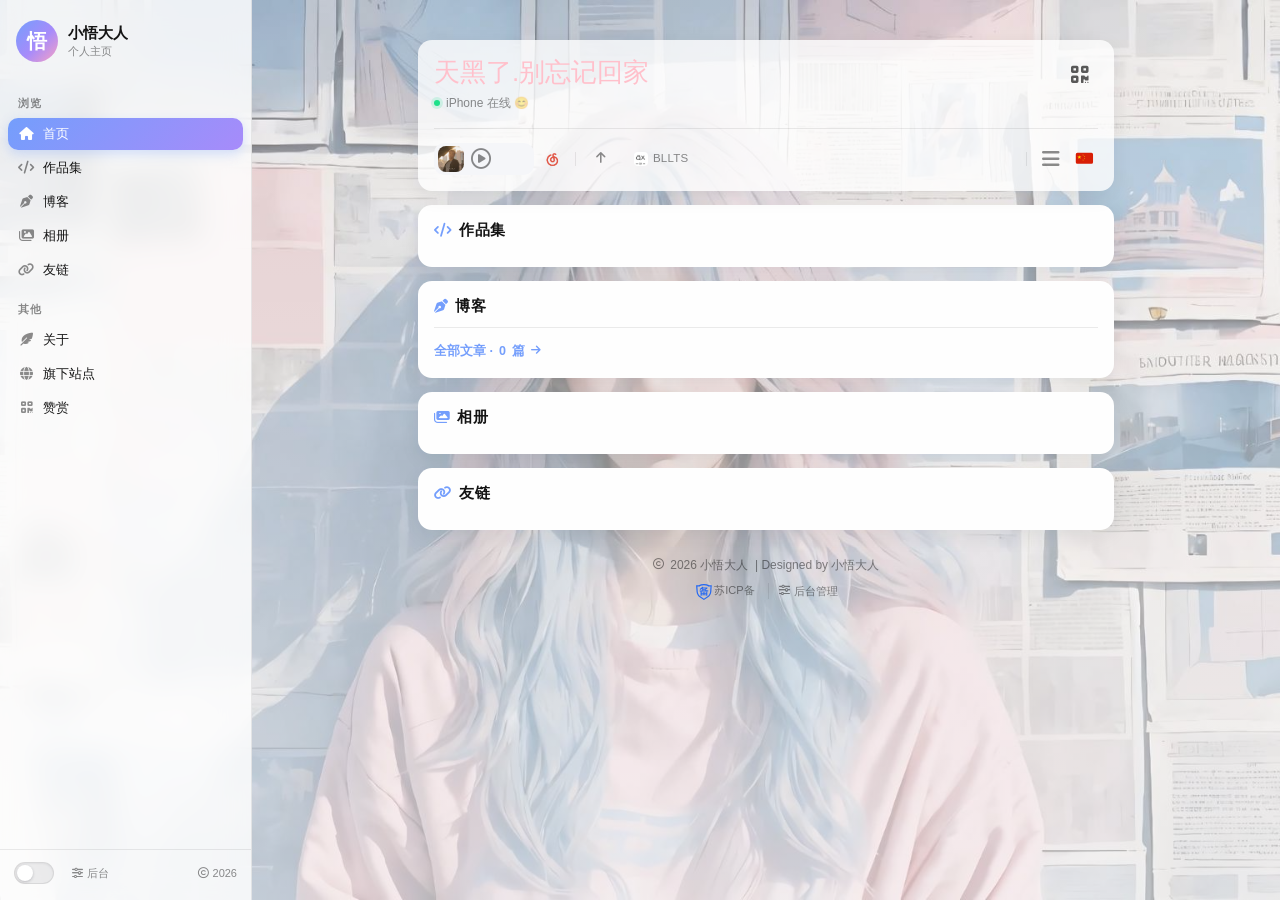
==== commit 2a2c61a2: "首页音乐可在后台配置，重排站点信息页 - 站点信息新增首页音乐：音频地址/上传、歌曲名、封面；清空地址即关闭音乐 - 新增 save_audio()，按真实 MIME 校验 mp3/m4a/aac/o" ====
--- a/index.html
+++ b/index.html
@@ -82,7 +82,7 @@
               <div class="mode-switch__circle"></div>
             </div>
           </div>
-          <a class="sb-admin" href="admin/" title="进入后台管理">
+          <a class="sb-admin" href="admin/" target="_blank" rel="noopener" title="进入后台管理">
             <i class="fa-solid fa-sliders"></i><span>后台</span>
           </a>
         </div>
@@ -120,7 +120,7 @@
         <div class="hero-bar">
           <div class="left-4-1" role="group" aria-label="正在播放">
             <span>
-              <img src="img/zainideshenbian.jpg" alt="正在播放：在你的身边">
+              <img id="musicCover" src="img/zainideshenbian.jpg" alt="正在播放：在你的身边">
               <div class="sh-main-top-mu" lang="0" onclick="syaudbf()" role="button" tabindex="0"
                 aria-label="播放或暂停"
                 onkeydown="if(event.key==='Enter'||event.key===' '){event.preventDefault();syaudbf();}">
@@ -233,7 +233,7 @@
           <a id="icpLink" href="https://beian.miit.gov.cn/#/Integrated/index" target="_blank" rel="noopener">
             <img src="img/icp.svg" alt="备案"><span id="footerIcp">苏ICP备</span>
           </a>
-          <a class="footer-admin" href="admin/" title="进入后台管理">
+          <a class="footer-admin" href="admin/" target="_blank" rel="noopener" title="进入后台管理">
             <i class="fa-solid fa-sliders"></i> 后台管理
           </a>
         </div>
--- a/css/site.css
+++ b/css/site.css
@@ -756,28 +756,71 @@
 }
 
 /* ---------- 9. 作品集 ---------- */
+.work-item {
+  position: relative;
+  margin-bottom: 9px;
+  transition: transform .22s ease;
+}
+
+.work-item:last-child {
+  margin-bottom: 0;
+}
+
+.work-item:hover {
+  transform: translateY(-2px);
+}
+
 .work {
   display: flex;
   gap: 12px;
   padding: 11px;
-  margin-bottom: 9px;
   border-radius: var(--ui-radius-sm);
   background: var(--ui-card-2);
   color: inherit;
   text-decoration: none;
-  transition: transform .22s ease, box-shadow .22s ease;
-}
-
-.work:last-child {
-  margin-bottom: 0;
+  transition: box-shadow .22s ease;
+}
+
+/* 有「详情」按钮时右侧留出位置，文字不会钻到按钮下面 */
+.work.has-detail {
+  padding-right: 64px;
 }
 
 a.work:hover,
 .work[role="button"]:hover {
-  transform: translateY(-2px);
+  text-decoration: none;
+  color: inherit;
+}
+
+.work-item:hover .work {
   box-shadow: 0 6px 16px rgba(17, 24, 39, .1);
-  text-decoration: none;
-  color: inherit;
+}
+
+/* 卡片右侧的「详情」按钮：外链作品点卡片会跳走，点这里才看详情 */
+.work-detail {
+  position: absolute;
+  top: 50%;
+  right: 11px;
+  z-index: 1;
+  transform: translateY(-50%);
+  display: inline-flex;
+  align-items: center;
+  gap: 4px;
+  padding: 5px 10px;
+  border: 1px solid var(--ui-line);
+  border-radius: 999px;
+  background: var(--ui-card);
+  color: var(--ui-muted);
+  font: inherit;
+  font-size: 11.5px;
+  line-height: 1;
+  cursor: pointer;
+  transition: color .2s ease, border-color .2s ease;
+}
+
+.work-detail:hover {
+  color: var(--ui-accent);
+  border-color: var(--ui-accent);
 }
 
 .work-ico {
@@ -789,6 +832,17 @@
   border-radius: var(--ui-radius-sm);
   color: #fff;
   font-size: 16px;
+}
+
+/* 图标用图片（上传或外链）时换成中性底色，避免和渐变色打架 */
+.work-ico.is-img { background: var(--ui-card-2); }
+/* 不留内边距，让图片尽量铺满 40×40 的方块（宽图仍按比例缩放，不会被裁切） */
+.work-ico img {
+  display: block;
+  width: 100%;
+  height: 100%;
+  border-radius: inherit;
+  object-fit: contain;
 }
 
 .work-body {
@@ -1259,3 +1313,86 @@
   animation-duration: .18s;
   animation-timing-function: ease;
 }
+
+/* ---------- 右下角社交图标（浮动竖排，数据来自后台「社交图标」social 分组） ---------- */
+.social-dock {
+  position: fixed;
+  right: 20px;
+  bottom: 20px;
+  z-index: 45;
+  display: flex;
+  flex-direction: column;
+  gap: 9px;
+}
+
+.social-dock__item {
+  width: 38px;
+  height: 38px;
+  display: flex;
+  align-items: center;
+  justify-content: center;
+  border-radius: 50%;
+  border: 1px solid var(--ui-line);
+  background: var(--ui-glass);
+  -webkit-backdrop-filter: blur(10px);
+  backdrop-filter: blur(10px);
+  box-shadow: var(--ui-shadow);
+  text-decoration: none;
+  transition: transform .18s ease, box-shadow .18s ease, background .18s ease;
+}
+
+.social-dock__item i {
+  font-size: 16px;
+  line-height: 1;
+  color: var(--brand-ink, var(--ui-text));
+}
+
+.social-dock__item:hover {
+  transform: translateY(-2px);
+  background: var(--brand-soft, var(--ui-hover));
+  box-shadow: 0 10px 22px rgba(17, 24, 39, .16);
+}
+
+body.dark-mode .social-dock__item i {
+  color: var(--brand-ink-d, var(--ui-text));
+}
+
+body.dark-mode .social-dock__item:hover {
+  background: var(--brand-soft-d, var(--ui-hover));
+  box-shadow: 0 10px 24px rgba(0, 0, 0, .45);
+}
+
+/* 后台还没填链接的：半透明占位，不可点 */
+.social-dock__item.is-off {
+  cursor: not-allowed;
+  opacity: .45;
+}
+
+.social-dock__item.is-off:hover {
+  transform: none;
+  background: var(--ui-glass);
+  box-shadow: var(--ui-shadow);
+}
+
+@media (max-width: 640px) {
+  .social-dock {
+    right: 12px;
+    bottom: calc(12px + env(safe-area-inset-bottom, 0px));
+    gap: 7px;
+  }
+
+  .social-dock__item {
+    width: 34px;
+    height: 34px;
+  }
+
+  .social-dock__item i {
+    font-size: 14px;
+  }
+}
+
+@media print {
+  .social-dock {
+    display: none;
+  }
+}
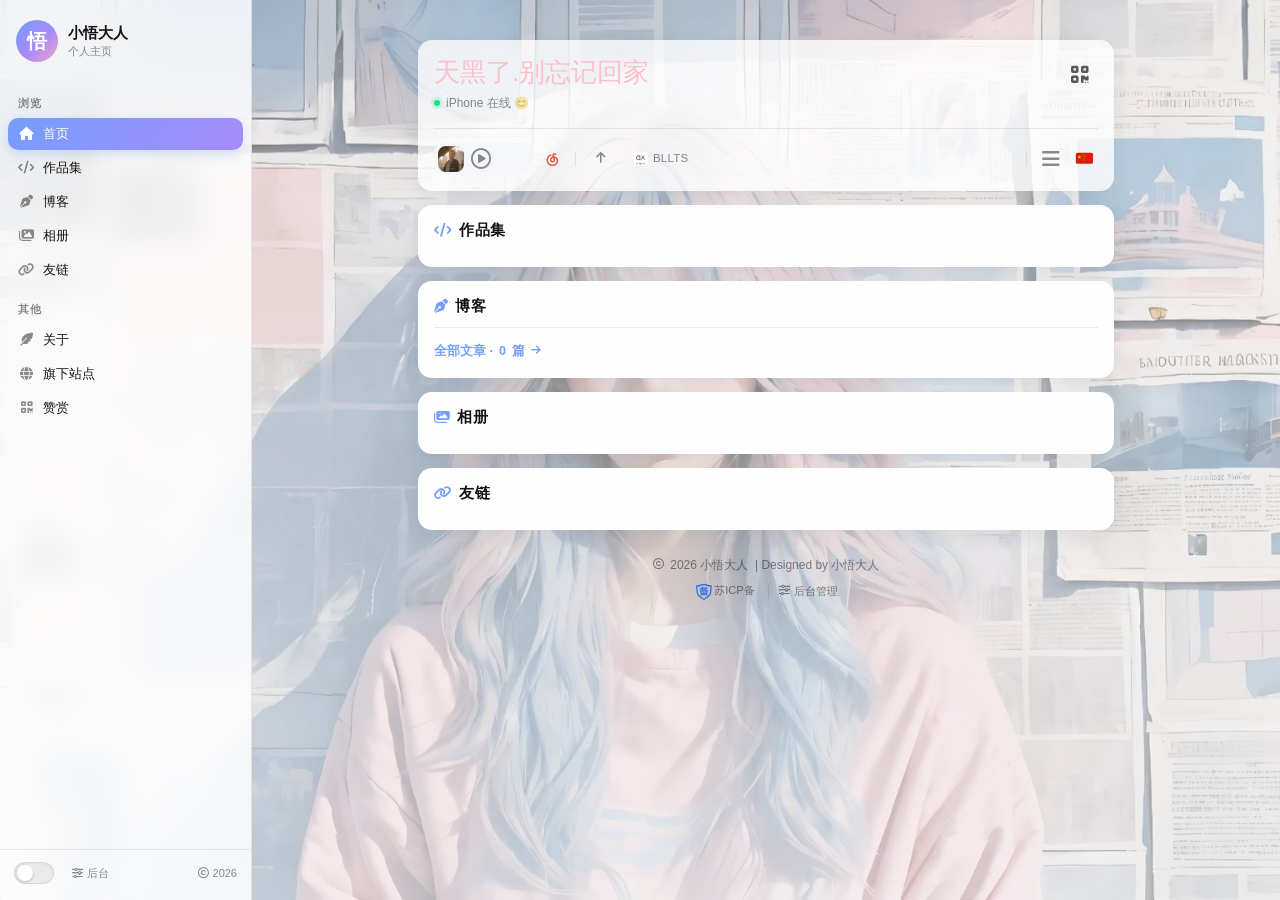
==== commit 1833553b: "标签页图标可在后台配置 - 站点信息新增「标签页图标」，支持上传 png/svg/ico 或手填地址 - 六个前台页面改用静态 img/favicon.svg 兜底，并由 site.js 按接口数据更" ====
--- a/index.html
+++ b/index.html
@@ -9,7 +9,7 @@
   <meta name="keywords" content="小悟大人,个人主页,作品集,博客,友链">
   <meta name="theme-color" content="#749efc">
   <meta name="format-detection" content="telephone=no">
-  <link rel="icon" href="data:image/svg+xml,%3Csvg xmlns='http://www.w3.org/2000/svg' viewBox='0 0 64 64'%3E%3Cdefs%3E%3ClinearGradient id='g' x1='0' y1='0' x2='1' y2='1'%3E%3Cstop offset='0' stop-color='%23749efc'/%3E%3Cstop offset='0.55' stop-color='%23a78bfa'/%3E%3Cstop offset='1' stop-color='%23f7a1c4'/%3E%3C/linearGradient%3E%3C/defs%3E%3Crect width='64' height='64' rx='16' fill='url(%23g)'/%3E%3Ctext x='32' y='45' font-size='36' font-family='sans-serif' font-weight='bold' text-anchor='middle' fill='%23ffffff'%3E%E6%82%9F%3C/text%3E%3C/svg%3E">
+  <link rel="icon" href="img/favicon.svg" type="image/svg+xml" id="siteFavicon">
 
   <!-- 样式：前四个是模板原有文件（未改动），site.css 是二开层 -->
   <link rel="stylesheet" href="css/bootstrap.min.css">
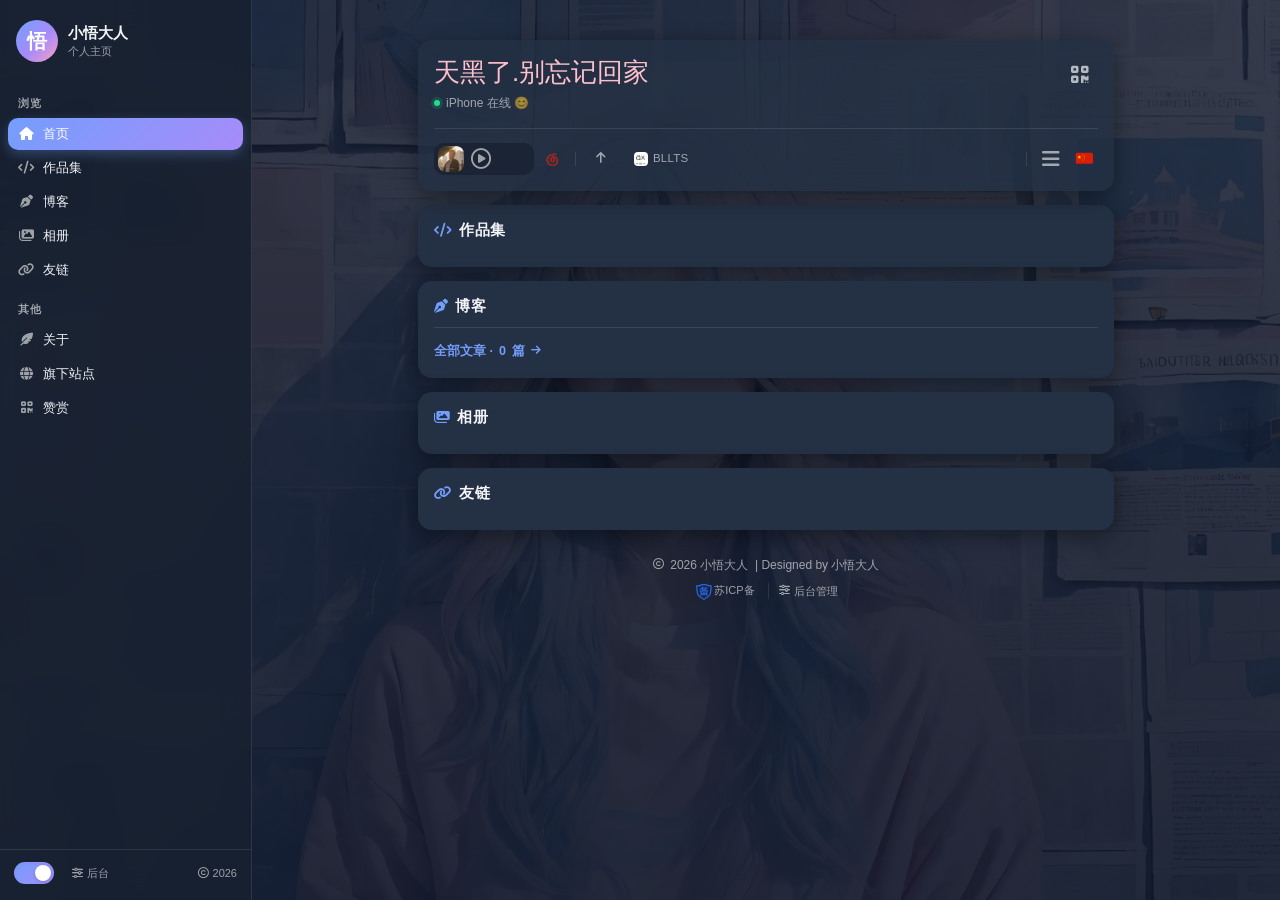
==== commit ffe67426: "深浅色按时间自动切换，手动切换保持到下次边界" ====
--- a/index.html
+++ b/index.html
@@ -77,7 +77,7 @@
     <div class="sb-foot">
       <div class="sb-bottom">
         <div class="sb-bottom__left">
-          <div class="mode-switch" title="切换深浅色">
+          <div class="mode-switch" title="切换深浅色（19:00–07:00 自动深色）">
             <div class="mode-switch__toggle">
               <div class="mode-switch__circle"></div>
             </div>
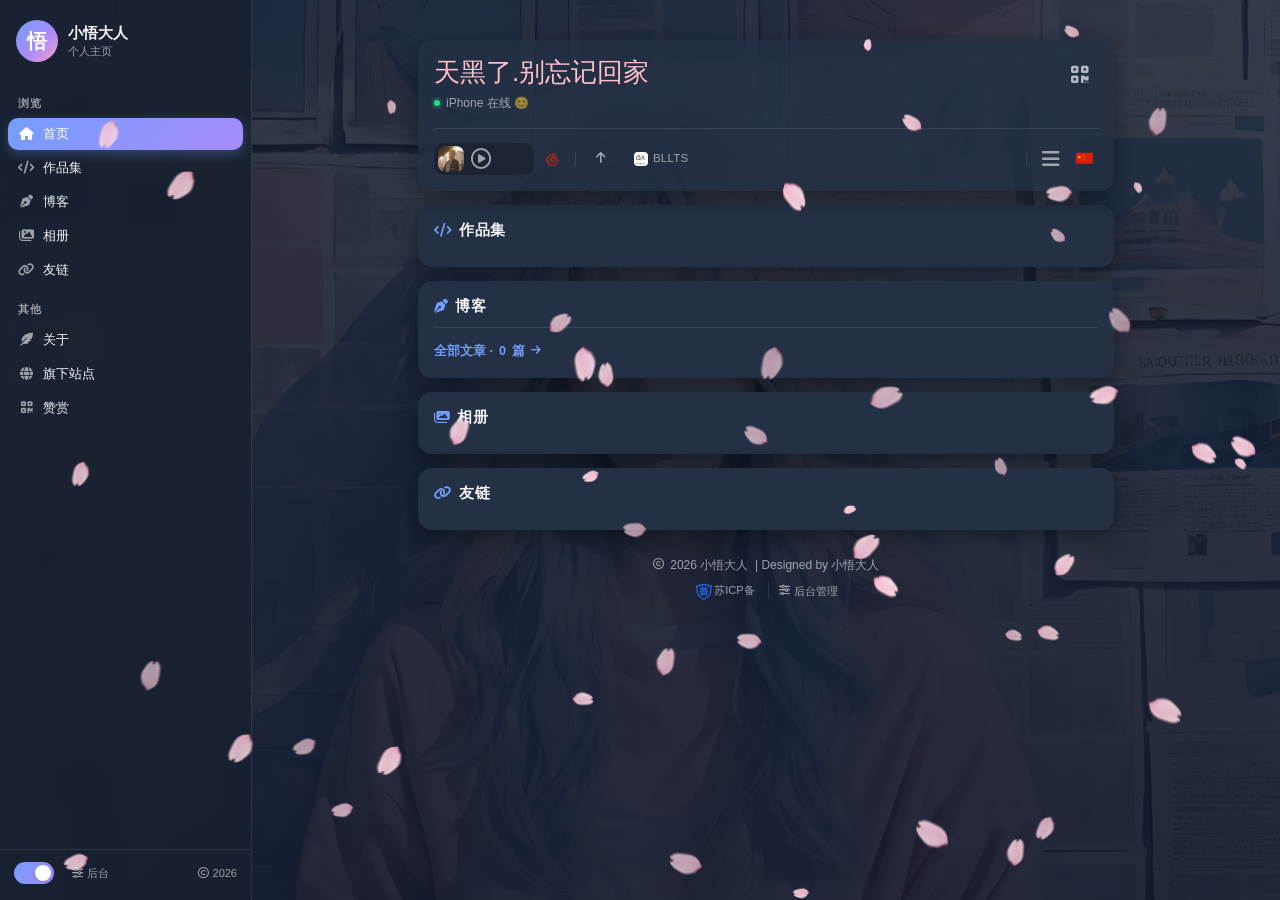
==== commit 29ec7ea8: "首页樱花特效接入：工具菜单里的樱花按钮可以真正开关 - 新增 js/sakura.js：canvas 落樱动画，花瓣取自原模板 sakura.js，提取为 img/sakura-petal.png -" ====
--- a/index.html
+++ b/index.html
@@ -170,8 +170,10 @@
             <div class="card card-body tool-pop">
               <button type="button" class="btn btn-link" data-toggle="modal" data-target="#siteModal"
                 title="旗下站点"><img src="img/globe.svg" alt="旗下站点"></button>
-              <button onclick="switchSakura()" class="btn btn-link" title="樱花飘落（模板预留）">
-                <i class="fa-regular fa-circle-xmark fa-lg" style="color:pink;"></i>
+              <button type="button" onclick="switchSakura()" class="btn btn-link sakura-toggle"
+                title="樱花飘落（点击开关）" aria-label="樱花飘落特效开关">
+                <i class="fa-regular fa-circle-xmark fa-lg sakura-off" aria-hidden="true"></i>
+                <i class="fa-solid fa-spa fa-lg sakura-on" aria-hidden="true"></i>
               </button>
               <button type="button" class="btn btn-link" data-toggle="modal" data-target="#aboutModal"
                 title="关于"><img src="img/information.svg" alt="关于"></button>
@@ -333,6 +335,7 @@
   <script src="js/jquery-3.5.1.min.js"></script>
   <script src="js/bootstrap.min.js"></script>
   <script src="js/player.js"></script>
+  <script src="js/sakura.js"></script>
   <script src="js/site.js"></script>
   <script src="js/router.js"></script>
 </body>
--- a/css/site.css
+++ b/css/site.css
@@ -710,6 +710,34 @@
   height: 20px;
 }
 
+/* 樱花开关：默认显示「关」的图标，body.sakura-on 时换成花朵 */
+.hero-bar .tool-pop .sakura-toggle .sakura-off {
+  color: rgba(240, 138, 175, .55);
+}
+
+.hero-bar .tool-pop .sakura-toggle .sakura-on {
+  display: none;
+  color: #f08aaf;
+}
+
+body.sakura-on .hero-bar .tool-pop .sakura-toggle .sakura-off {
+  display: none;
+}
+
+body.sakura-on .hero-bar .tool-pop .sakura-toggle .sakura-on {
+  display: inline-block;
+}
+
+/* 樱花画布：铺满窗口但不接收点击，花瓣可以落在弹窗和内容上面 */
+#canvas_sakura {
+  position: fixed;
+  inset: 0;
+  width: 100%;
+  height: 100%;
+  pointer-events: none;
+  z-index: 9999;
+}
+
 /* ---------- 8. 板块通用 ---------- */
 .sec {
   /* 移动端顶栏是 fixed 且高 56px，锚点跳转要留出这段 + 12px 呼吸位，
@@ -1057,6 +1085,158 @@
   text-overflow: ellipsis;
 }
 
+/* 友链页底部的申请入口 */
+.friend-apply-cta {
+  display: flex;
+  align-items: center;
+  gap: 10px;
+  width: 100%;
+  margin-top: 10px;
+  padding: 10px 12px;
+  border: 1px dashed var(--ui-line);
+  border-radius: var(--ui-radius-sm);
+  background: transparent;
+  color: var(--ui-muted);
+  font: inherit;
+  text-align: left;
+  cursor: pointer;
+  transition: border-color .2s ease, background .2s ease, color .2s ease;
+}
+
+.friend-apply-cta:hover,
+.friend-apply-cta:focus-visible {
+  border-color: var(--ui-accent);
+  background: var(--ui-hover);
+  color: var(--ui-accent);
+  outline: none;
+}
+
+.friend-apply-cta > i {
+  flex: 0 0 auto;
+  font-size: 13px;
+}
+
+.friend-apply-cta b {
+  display: block;
+  font-size: 12.5px;
+  font-weight: 600;
+  color: var(--ui-text);
+}
+
+.friend-apply-cta:hover b {
+  color: var(--ui-accent);
+}
+
+.friend-apply-cta small {
+  display: block;
+  margin-top: 1px;
+  font-size: 10.5px;
+  color: var(--ui-muted);
+}
+
+/* 申请表单 */
+.friend-apply {
+  display: grid;
+  gap: 10px;
+}
+
+.friend-apply__field {
+  display: grid;
+  gap: 4px;
+  margin: 0;
+  font-size: 11.5px;
+  color: var(--ui-muted);
+}
+
+.friend-apply__field > span {
+  font-weight: 600;
+  color: var(--ui-text);
+}
+
+.friend-apply__field > span i {
+  font-style: normal;
+  color: #f08a8a;
+}
+
+.friend-apply__field input {
+  width: 100%;
+  padding: 8px 10px;
+  border: 1px solid var(--ui-line);
+  border-radius: 8px;
+  background: var(--ui-card-2);
+  color: var(--ui-text);
+  font: inherit;
+  font-size: 12.5px;
+  outline: none;
+}
+
+.friend-apply__field input:focus {
+  border-color: var(--ui-accent);
+  box-shadow: 0 0 0 2px rgba(116, 158, 252, .2);
+}
+
+.friend-apply__field input::placeholder {
+  color: var(--ui-muted);
+  opacity: .75;
+}
+
+/* 蜜罐：不能用 display:none（部分机器人会跳过隐藏元素），移出可视区更稳妥 */
+.friend-apply__hp {
+  position: absolute;
+  left: -9999px;
+  width: 1px;
+  height: 1px;
+  overflow: hidden;
+}
+
+.friend-apply__msg {
+  min-height: 18px;
+  margin: 0;
+  font-size: 11.5px;
+  line-height: 1.5;
+}
+
+.friend-apply__msg.is-ok {
+  color: #2f9e6f;
+}
+
+.friend-apply__msg.is-err {
+  color: #e15b64;
+}
+
+.friend-apply__actions {
+  display: flex;
+  justify-content: flex-end;
+}
+
+.friend-apply__submit {
+  padding: 8px 20px;
+  border: 0;
+  border-radius: 999px;
+  background: linear-gradient(135deg, var(--ui-accent), var(--ui-accent-2));
+  color: #fff;
+  font: inherit;
+  font-size: 12.5px;
+  font-weight: 600;
+  cursor: pointer;
+}
+
+.friend-apply__submit:hover {
+  filter: brightness(1.05);
+}
+
+.friend-apply__submit:disabled {
+  opacity: .6;
+  cursor: wait;
+}
+
+.friend-apply__tip {
+  margin: 0;
+  font-size: 10.5px;
+  line-height: 1.6;
+  color: var(--ui-muted);
+}
+
 .is-off {
   cursor: not-allowed;
   opacity: .5;
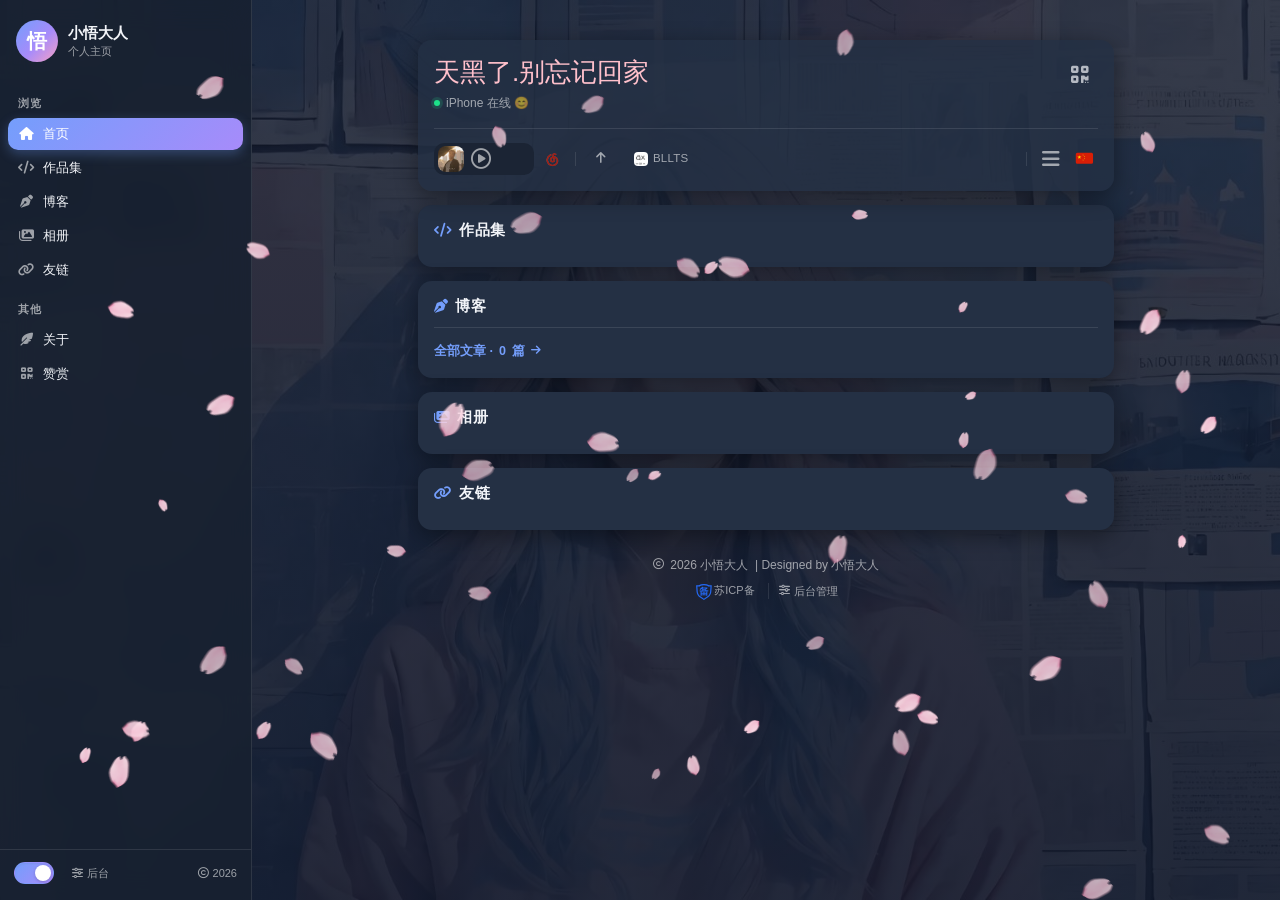
==== commit 6928945b: "关于弹窗与旗下站点合并为一个弹窗，重新设计样式" ====
--- a/index.html
+++ b/index.html
@@ -70,7 +70,6 @@
 
       <span class="sb-label">其他</span>
       <a href="#" data-toggle="modal" data-target="#aboutModal"><i class="fa-solid fa-feather-pointed"></i><span>关于</span></a>
-      <a href="#" data-toggle="modal" data-target="#siteModal"><i class="fa-solid fa-globe"></i><span>旗下站点</span></a>
       <a href="#" data-toggle="modal" data-target="#supportModal"><i class="fa-solid fa-qrcode"></i><span>赞赏</span></a>
     </nav>
 
@@ -168,8 +167,6 @@
 
           <div class="collapse" id="coll">
             <div class="card card-body tool-pop">
-              <button type="button" class="btn btn-link" data-toggle="modal" data-target="#siteModal"
-                title="旗下站点"><img src="img/globe.svg" alt="旗下站点"></button>
               <button type="button" onclick="switchSakura()" class="btn btn-link sakura-toggle"
                 title="樱花飘落（点击开关）" aria-label="樱花飘落特效开关">
                 <i class="fa-regular fa-circle-xmark fa-lg sakura-off" aria-hidden="true"></i>
@@ -266,38 +263,32 @@
     </div>
   </div>
 
-  <!-- 关于 -->
-  <div class="modal fade" id="aboutModal" tabindex="-1" aria-labelledby="aboutTitle" aria-hidden="true">
-    <div class="modal-dialog modal-dialog-centered">
-      <div class="modal-content" style="max-width:300px;margin:0 auto;">
-        <div class="modal-header">
-          <h5 class="modal-title" id="aboutTitle">
-            <i class="fa-solid fa-quote-left" style="color:#74C0FC"></i>&nbsp;关于&nbsp;
-            <i class="fa-solid fa-quote-right" style="color:#74C0FC"></i>
-          </h5>
-          <button type="button" class="close" data-dismiss="modal" aria-label="关闭">
-            <span aria-hidden="true">&times;</span>
-          </button>
-        </div>
-        <div class="modal-body" id="aboutBody"></div>
-      </div>
-    </div>
-  </div>
-
-  <!-- 旗下站点 -->
-  <div class="modal fade" id="siteModal" tabindex="-1" aria-labelledby="siteTitle" aria-hidden="true">
-    <div class="modal-dialog modal-dialog-centered">
-      <div class="modal-content" style="max-width:280px;margin:0 auto;">
-        <div class="modal-header">
-          <h5 class="modal-title" id="siteTitle">
-            <i class="fa-solid fa-quote-left" style="color:#74C0FC"></i>&nbsp;旗下站点&nbsp;
-            <i class="fa-solid fa-quote-right" style="color:#74C0FC"></i>
-          </h5>
-          <button type="button" class="close" data-dismiss="modal" aria-label="关闭">
-            <span aria-hidden="true">&times;</span>
-          </button>
-        </div>
-        <div class="modal-body" id="siteBody"></div>
+  <!-- 关于（含旗下站点） -->
+  <div class="modal fade" id="aboutModal" tabindex="-1" aria-labelledby="aboutName" aria-hidden="true">
+    <div class="modal-dialog modal-dialog-centered zhs-about-dialog">
+      <div class="modal-content zhs-about">
+        <div class="zhs-about__head">
+          <div class="zhs-about__avatar">
+            <img id="aboutAvatar" src="img/avatar.svg" alt="">
+          </div>
+          <div class="zhs-about__id">
+            <h5 class="zhs-about__name" id="aboutName">小悟大人</h5>
+            <span class="zhs-about__ver" id="aboutVersion">v2.0 · 二开版</span>
+          </div>
+          <button type="button" class="zhs-about__close" data-dismiss="modal" aria-label="关闭">
+            <i class="fa-solid fa-xmark" aria-hidden="true"></i>
+          </button>
+        </div>
+        <div class="zhs-about__body">
+          <section class="zhs-about__sec">
+            <div class="zhs-about__label">关于本站</div>
+            <div class="zhs-about__lines" id="aboutBody"></div>
+          </section>
+          <section class="zhs-about__sec">
+            <div class="zhs-about__label">旗下站点</div>
+            <div class="zhs-sites" id="siteBody"></div>
+          </section>
+        </div>
       </div>
     </div>
   </div>
--- a/css/site.css
+++ b/css/site.css
@@ -1064,6 +1064,19 @@
   font-weight: 700;
 }
 
+/* 有 Logo 时盖住首字底色，图片加载失败会退回首字（js/site.js 里处理） */
+.friend-ava.has-logo {
+  overflow: hidden;
+  background: var(--ui-card-2);
+}
+
+.friend-ava img {
+  display: block;
+  width: 100%;
+  height: 100%;
+  object-fit: cover;
+}
+
 .friend-body {
   min-width: 0;
 }
@@ -1178,6 +1191,68 @@
 .friend-apply__field input::placeholder {
   color: var(--ui-muted);
   opacity: .75;
+}
+
+.friend-apply__field input[type="file"] {
+  padding: 6px 8px;
+  font-size: 11.5px;
+  cursor: pointer;
+}
+
+.friend-apply__field input[type="file"]::file-selector-button {
+  margin-right: 8px;
+  padding: 3px 10px;
+  border: 1px solid var(--ui-line);
+  border-radius: 6px;
+  background: var(--ui-card);
+  color: var(--ui-text);
+  font: inherit;
+  font-size: 11px;
+  cursor: pointer;
+}
+
+.friend-apply__hint {
+  font-size: 10.5px;
+  line-height: 1.5;
+  color: var(--ui-muted);
+}
+
+.friend-apply__logo {
+  display: flex;
+  align-items: center;
+  gap: 10px;
+  padding: 8px;
+  border: 1px dashed var(--ui-line);
+  border-radius: 8px;
+}
+
+.friend-apply__logo[hidden] {
+  display: none;
+}
+
+.friend-apply__logo img {
+  width: 44px;
+  height: 44px;
+  border: 1px solid var(--ui-line);
+  border-radius: 8px;
+  background: var(--ui-card-2);
+  object-fit: cover;
+}
+
+.friend-apply__logo-del {
+  padding: 3px 10px;
+  border: 1px solid var(--ui-line);
+  border-radius: 999px;
+  background: transparent;
+  color: var(--ui-muted);
+  font: inherit;
+  font-size: 11px;
+  cursor: pointer;
+}
+
+.friend-apply__logo-del:hover {
+  border-color: #e15b64;
+  color: #e15b64;
 }
 
 /* 蜜罐：不能用 display:none（部分机器人会跳过隐藏元素），移出可视区更稳妥 */
@@ -1353,6 +1428,288 @@
   opacity: 1;
 }
 
+/* 关于 + 旗下站点：合并成一个信息弹窗 */
+.zhs-about-dialog {
+  max-width: 392px;
+}
+
+.zhs-about.modal-content {
+  position: relative;
+  overflow: hidden;
+  padding: 0;
+  border: 1px solid var(--ui-line);
+  border-radius: 18px;
+  box-shadow: 0 30px 70px rgba(15, 23, 42, .26), 0 2px 6px rgba(15, 23, 42, .06);
+}
+
+/* 顶部淡渐变光，给弹窗一点层次，又不抢内容 */
+.zhs-about.modal-content::before {
+  content: "";
+  position: absolute;
+  inset: 0 0 auto 0;
+  height: 96px;
+  background:
+    radial-gradient(120px 70px at 92% -10%, rgba(167, 139, 250, .22), transparent 70%),
+    linear-gradient(135deg, rgba(116, 158, 252, .18), rgba(116, 158, 252, .04) 60%, transparent);
+  pointer-events: none;
+}
+
+.zhs-about__head {
+  position: relative;
+  display: flex;
+  align-items: center;
+  gap: 12px;
+  padding: 20px 52px 16px 20px;
+  border-bottom: 1px solid var(--ui-line);
+}
+
+.zhs-about__avatar {
+  flex: 0 0 46px;
+  width: 46px;
+  height: 46px;
+  padding: 2px;
+  border-radius: 50%;
+  background: linear-gradient(135deg, var(--ui-accent), var(--ui-accent-2));
+  box-shadow: 0 4px 12px rgba(116, 158, 252, .28);
+}
+
+.zhs-about__avatar img {
+  display: block;
+  width: 100%;
+  height: 100%;
+  border-radius: 50%;
+  object-fit: cover;
+  background: var(--ui-card);
+}
+
+.zhs-about__id {
+  min-width: 0;
+}
+
+.zhs-about__name {
+  margin: 0 0 5px;
+  font-family: 'Capriola', -apple-system, "PingFang SC", sans-serif;
+  font-size: 16px;
+  font-weight: 600;
+  line-height: 1.2;
+  color: var(--ui-text);
+  white-space: nowrap;
+  overflow: hidden;
+  text-overflow: ellipsis;
+}
+
+.zhs-about__ver {
+  display: inline-block;
+  padding: 2px 8px;
+  border: 1px solid var(--ui-line);
+  border-radius: 999px;
+  background: var(--ui-glass);
+  font-size: 10.5px;
+  color: var(--ui-muted);
+}
+
+.zhs-about__close {
+  position: absolute;
+  top: 12px;
+  right: 12px;
+  display: grid;
+  place-items: center;
+  width: 28px;
+  height: 28px;
+  padding: 0;
+  border: none;
+  border-radius: 50%;
+  background: transparent;
+  color: var(--ui-muted);
+  font-size: 13px;
+  cursor: pointer;
+  transition: background .2s ease, color .2s ease;
+}
+
+.zhs-about__close:hover {
+  background: var(--ui-hover);
+  color: var(--ui-text);
+}
+
+.zhs-about__body {
+  position: relative;
+  max-height: min(62vh, 460px);
+  padding: 16px 20px 20px;
+  overflow-y: auto;
+  scrollbar-width: thin;
+}
+
+.zhs-about__sec + .zhs-about__sec {
+  margin-top: 16px;
+}
+
+.zhs-about__label {
+  display: flex;
+  align-items: center;
+  gap: 7px;
+  margin-bottom: 8px;
+  font-size: 10.5px;
+  font-weight: 600;
+  letter-spacing: .08em;
+  color: var(--ui-muted);
+}
+
+.zhs-about__label::before {
+  content: "";
+  width: 3px;
+  height: 11px;
+  border-radius: 2px;
+  background: linear-gradient(180deg, var(--ui-accent), var(--ui-accent-2));
+}
+
+.zhs-about__lines,
+.zhs-sites {
+  display: grid;
+  gap: 6px;
+}
+
+.zhs-about__line {
+  display: flex;
+  align-items: center;
+  gap: 10px;
+  min-height: 40px;
+  padding: 6px 12px 6px 6px;
+  border: 1px solid var(--ui-line);
+  border-radius: 10px;
+  background: var(--ui-card-2);
+  font-size: 12.5px;
+  line-height: 1.5;
+  color: var(--ui-text);
+}
+
+.zhs-about__ico {
+  flex: 0 0 28px;
+  display: grid;
+  place-items: center;
+  width: 28px;
+  height: 28px;
+  border-radius: 8px;
+  background: var(--ui-card);
+  font-size: 12px;
+}
+
+.zhs-about__txt {
+  min-width: 0;
+  word-break: break-word;
+}
+
+.zhs-sites__item {
+  display: flex;
+  align-items: center;
+  gap: 10px;
+  min-height: 38px;
+  padding: 6px 10px 6px 6px;
+  border: 1px solid transparent;
+  border-radius: 10px;
+  font-size: 12.5px;
+  color: var(--ui-text);
+  text-decoration: none;
+  transition: background .18s ease, border-color .18s ease, transform .18s ease;
+}
+
+a.zhs-sites__item:hover {
+  background: var(--ui-hover);
+  border-color: var(--ui-line);
+  color: var(--ui-text);
+  text-decoration: none;
+  transform: translateX(2px);
+}
+
+.zhs-sites__item.is-off {
+  color: var(--ui-muted);
+}
+
+.zhs-sites__ico {
+  flex: 0 0 28px;
+  display: grid;
+  place-items: center;
+  width: 28px;
+  height: 28px;
+  border-radius: 8px;
+  background: rgba(116, 158, 252, .14);
+  color: var(--ui-accent);
+  font-size: 11px;
+}
+
+.zhs-sites__name {
+  min-width: 0;
+  overflow: hidden;
+  text-overflow: ellipsis;
+  white-space: nowrap;
+}
+
+.zhs-sites__go {
+  margin-left: auto;
+  font-size: 9.5px;
+  color: var(--ui-muted);
+  opacity: .45;
+  transition: opacity .18s ease;
+}
+
+a.zhs-sites__item:hover .zhs-sites__go {
+  opacity: 1;
+}
+
+.zhs-sites__empty {
+  padding: 12px;
+  border: 1px dashed var(--ui-line);
+  border-radius: 10px;
+  font-size: 12px;
+  color: var(--ui-muted);
+  text-align: center;
+}
+
+/* 进出场：Bootstrap 只做透明渐变，这里补一点位移 */
+#aboutModal .zhs-about {
+  opacity: 0;
+  transform: translateY(10px) scale(.985);
+  transition: opacity .22s ease, transform .26s cubic-bezier(.2, .8, .3, 1);
+}
+
+#aboutModal.show .zhs-about {
+  opacity: 1;
+  transform: none;
+}
+
+@media (prefers-reduced-motion: reduce) {
+  #aboutModal .zhs-about {
+    opacity: 1;
+    transform: none;
+    transition: none;
+  }
+}
+
+@media (max-width: 576px) {
+  .zhs-about-dialog {
+    max-width: calc(100vw - 28px);
+    margin: .9rem auto;
+  }
+
+  .zhs-about__head {
+    padding: 16px 48px 14px 16px;
+  }
+
+  .zhs-about__avatar {
+    flex-basis: 42px;
+    width: 42px;
+    height: 42px;
+  }
+
+  .zhs-about__name {
+    font-size: 15px;
+  }
+
+  .zhs-about__body {
+    max-height: 64vh;
+    padding: 14px 16px 16px;
+  }
+}
+
 /* 赞赏位：图片不存在时显示占位说明 */
 .pay-wrap {
   display: flex;
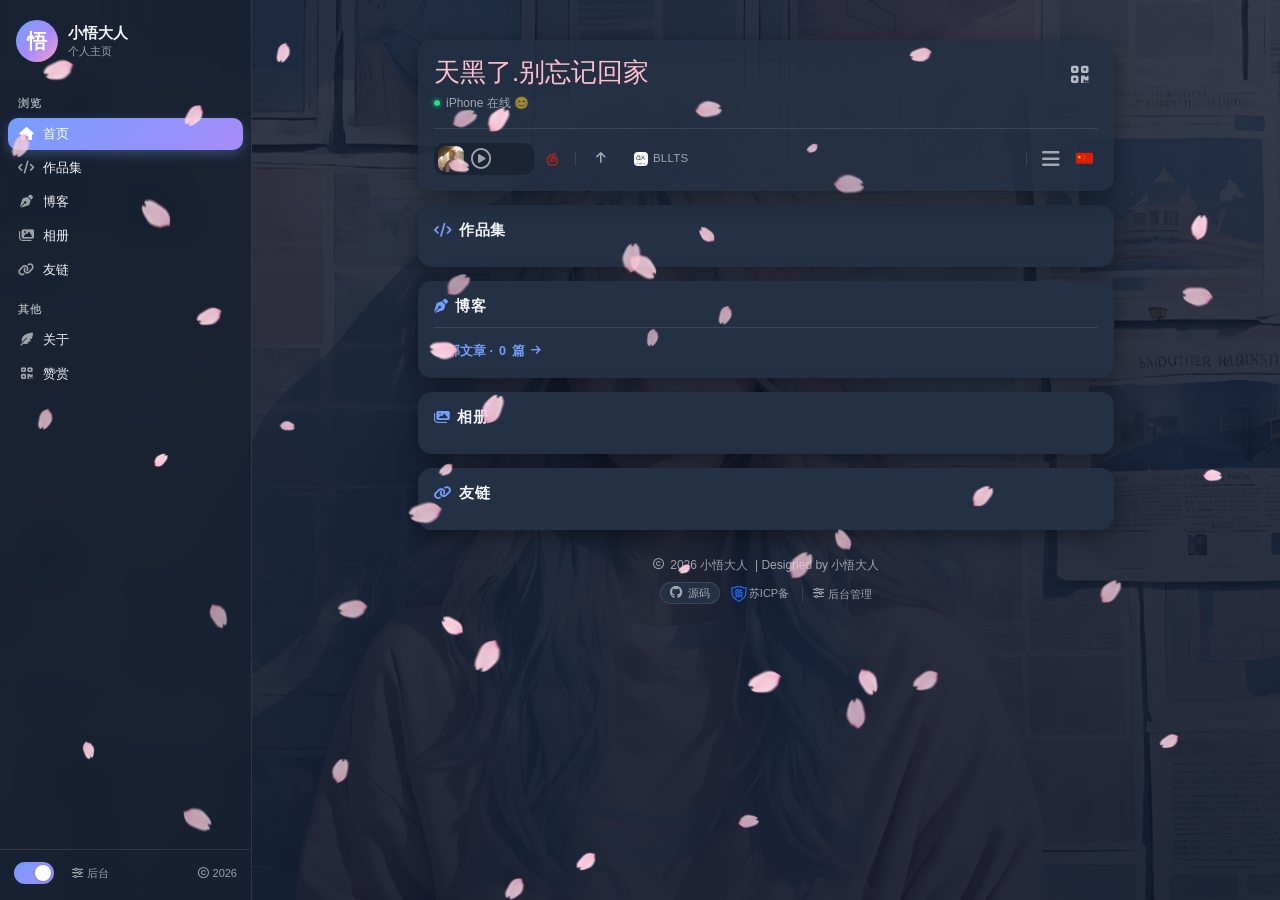
==== commit 2b92f1e0: "首页页脚新增 GitHub 仓库入口" ====
--- a/index.html
+++ b/index.html
@@ -229,6 +229,10 @@
           &nbsp;|&nbsp;Designed by <a href="#top">小悟大人</a>
         </div>
         <div class="body-bottom">
+          <a class="footer-github" href="https://github.com/xiaowu1479/blog_xiaowu" target="_blank" rel="noopener"
+            title="GitHub 仓库：blog_xiaowu" aria-label="打开 GitHub 仓库">
+            <i class="fa-brands fa-github" aria-hidden="true"></i><span>源码</span>
+          </a>
           <a id="icpLink" href="https://beian.miit.gov.cn/#/Integrated/index" target="_blank" rel="noopener">
             <img src="img/icp.svg" alt="备案"><span id="footerIcp">苏ICP备</span>
           </a>
--- a/css/site.css
+++ b/css/site.css
@@ -1362,6 +1362,33 @@
   text-decoration: none;
 }
 
+/* 页脚 GitHub 仓库入口 */
+.footer .footer-github {
+  display: inline-flex;
+  align-items: center;
+  gap: 5px;
+  margin-right: 6px;
+  padding: 2px 9px;
+  border: 1px solid var(--ui-line);
+  border-radius: 999px;
+  background: var(--ui-card);
+  color: var(--ui-muted);
+  font-size: 11px;
+  text-decoration: none;
+  transition: color .2s ease, border-color .2s ease, background .2s ease;
+}
+
+.footer .footer-github i {
+  font-size: 13px;
+}
+
+.footer .footer-github:hover {
+  color: var(--ui-accent);
+  border-color: rgba(116, 158, 252, .45);
+  background: rgba(116, 158, 252, .1);
+  text-decoration: none;
+}
+
 .footer .footer-admin:hover {
   color: var(--ui-accent);
   text-decoration: none;
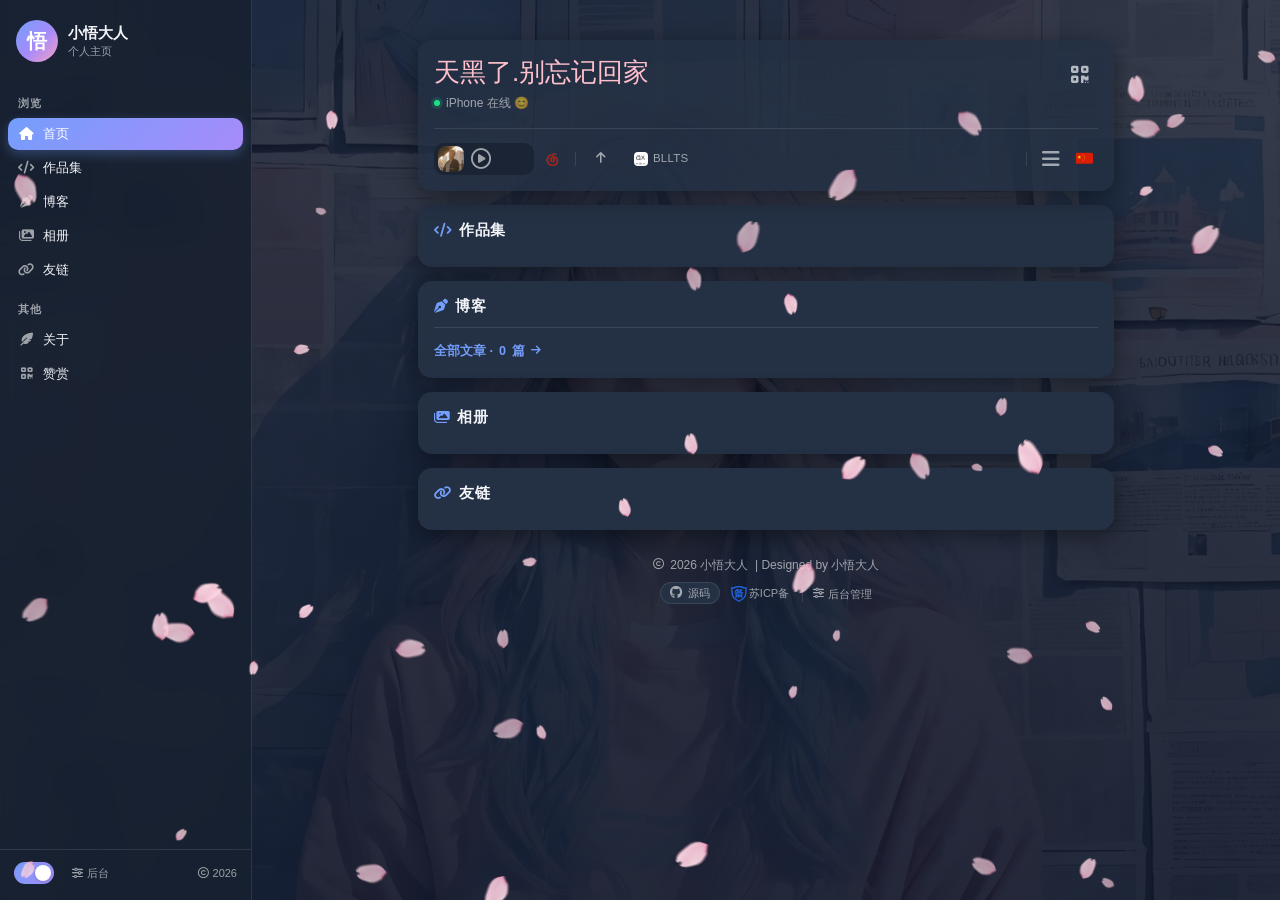
==== commit 5d5658b6: "图片灯箱重做：手机双指缩放，桌面边框取景框和缩放按钮" ====
--- a/index.html
+++ b/index.html
@@ -320,7 +320,20 @@
     <div class="modal-dialog modal-dialog-centered">
       <div class="modal-content">
         <div class="modal-body">
-          <img id="photoModalImg" alt="">
+          <div class="photo-stage" id="photoStage">
+            <div class="photo-frame" id="photoFrame">
+              <img id="photoModalImg" alt="" draggable="false">
+            </div>
+          </div>
+          <p class="photo-caption" id="photoCaption"></p>
+          <div class="photo-toolbar" role="toolbar" aria-label="图片缩放控制">
+            <button type="button" class="photo-btn" data-photo-action="out" aria-label="缩小" title="缩小">−</button>
+            <button type="button" class="photo-level" id="photoZoomLevel" data-photo-action="reset" aria-label="恢复原始大小" title="恢复原始大小">100%</button>
+            <button type="button" class="photo-btn" data-photo-action="in" aria-label="放大" title="放大">+</button>
+            <span class="photo-sep" aria-hidden="true"></span>
+            <button type="button" class="photo-btn photo-btn-close" data-photo-action="close" aria-label="关闭" title="关闭">✕</button>
+          </div>
+          <p class="photo-hint" id="photoHint"></p>
         </div>
       </div>
     </div>
--- a/css/site.css
+++ b/css/site.css
@@ -1782,20 +1782,200 @@
   margin-bottom: 8px;
 }
 
-/* 图片灯箱 */
+/* 图片灯箱：带边框的取景框 + 缩放按钮，支持滚轮、双指和拖动 */
+#photoModal .modal-dialog {
+  max-width: min(96vw, 1600px);
+  margin: 1rem auto;
+}
+
 #photoModal .modal-content {
   background: transparent !important;
+  border: 0;
   box-shadow: none;
+}
+
+/* 灯箱打开时把 Bootstrap 遮罩压暗，避免正文透过操作栏 */
+body.photo-modal-open .modal-backdrop.show {
+  opacity: .82;
 }
 
 #photoModal .modal-body {
   padding: 0;
-}
-
-#photoModal img {
+  display: flex;
+  flex-direction: column;
+  align-items: center;
+  justify-content: center;
+  gap: 10px;
+  touch-action: none;   /* 灯箱内统一接管手势，别让页面跟着缩放 */
+}
+
+/* 图片被外框裁切，缩放和平移都发生在框内 */
+#photoModal .photo-stage {
+  display: flex;
+  align-items: center;
+  justify-content: center;
+  width: 100%;
+  min-height: 0;
+}
+
+#photoModal .photo-frame {
+  position: relative;
+  max-width: 100%;
+  overflow: hidden;
+  line-height: 0;
+  border: 1px solid rgba(255, 255, 255, .45);
+  border-radius: 10px;
+  background: #0b0d10;
+  box-shadow: 0 0 0 1px rgba(0, 0, 0, .5), 0 18px 60px rgba(0, 0, 0, .55);
+  touch-action: none;   /* 双指缩放由脚本接管，避免页面跟着滚动/缩放 */
+  cursor: zoom-in;
+  -webkit-tap-highlight-color: transparent;
+}
+
+#photoModal .photo-frame.is-zoomed {
+  cursor: grab;
+}
+
+#photoModal .photo-frame.is-dragging {
+  cursor: grabbing;
+}
+
+#photoModal .photo-frame img {
   display: block;
-  width: 100%;
-  border-radius: var(--ui-radius);
+  width: auto;
+  height: auto;
+  max-width: min(calc(96vw - 2rem), 1560px);
+  max-height: calc(100vh - 11.5rem);
+  max-height: calc(100dvh - 11.5rem);
+  border-radius: 0;   /* 圆角交给外框，缩放时不会被裁成椭圆 */
+  cursor: inherit;
+  user-select: none;
+  -webkit-user-select: none;
+  -webkit-user-drag: none;
+  -webkit-touch-callout: none;
+  transform-origin: center center;
+  will-change: transform;
+}
+
+#photoModal .photo-caption {
+  max-width: min(90vw, 900px);
+  margin: 0;
+  color: rgba(255, 255, 255, .86);
+  font-size: 13px;
+  line-height: 1.5;
+  text-align: center;
+  text-shadow: 0 1px 3px rgba(0, 0, 0, .8);
+}
+
+#photoModal .photo-caption:empty {
+  display: none;
+}
+
+#photoModal .photo-toolbar {
+  display: flex;
+  align-items: center;
+  gap: 4px;
+  padding: 5px;
+  border: 1px solid rgba(255, 255, 255, .16);
+  border-radius: 999px;
+  background: rgba(18, 20, 24, .86);
+  box-shadow: 0 8px 30px rgba(0, 0, 0, .4);
+  color: #fff;
+  backdrop-filter: blur(10px);
+  -webkit-backdrop-filter: blur(10px);
+  user-select: none;
+}
+
+#photoModal .photo-btn,
+#photoModal .photo-level {
+  height: 36px;
+  border: 0;
+  border-radius: 999px;
+  background: transparent;
+  color: inherit;
+  font: inherit;
+  cursor: pointer;
+  display: inline-flex;
+  align-items: center;
+  justify-content: center;
+  transition: background-color .15s ease, opacity .15s ease;
+}
+
+#photoModal .photo-btn {
+  width: 36px;
+  font-size: 22px;
+  line-height: 1;
+}
+
+#photoModal .photo-level {
+  min-width: 58px;
+  padding: 0 8px;
+  font-size: 12px;
+  font-variant-numeric: tabular-nums;
+  letter-spacing: .02em;
+}
+
+#photoModal .photo-btn:hover,
+#photoModal .photo-level:hover {
+  background: rgba(255, 255, 255, .12);
+}
+
+#photoModal .photo-btn:active,
+#photoModal .photo-level:active {
+  background: rgba(255, 255, 255, .2);
+}
+
+#photoModal .photo-btn:disabled {
+  opacity: .3;
+  cursor: default;
+  background: transparent;
+}
+
+#photoModal .photo-btn:focus-visible,
+#photoModal .photo-level:focus-visible {
+  outline: 2px solid rgba(255, 255, 255, .75);
+  outline-offset: 2px;
+}
+
+#photoModal .photo-sep {
+  width: 1px;
+  height: 20px;
+  margin: 0 2px;
+  background: rgba(255, 255, 255, .18);
+}
+
+#photoModal .photo-btn-close {
+  color: #ffb3b3;
+}
+
+#photoModal .photo-hint {
+  margin: -2px 0 0;
+  color: rgba(255, 255, 255, .55);
+  font-size: 11px;
+  line-height: 1.4;
+  text-align: center;
+}
+
+@media (max-width: 575px) {
+  #photoModal .modal-body {
+    gap: 8px;
+  }
+
+  #photoModal .photo-frame img {
+    max-width: calc(100vw - 1.5rem);
+    max-height: calc(100vh - 12.5rem);
+    max-height: calc(100dvh - 12.5rem);
+  }
+
+  #photoModal .photo-btn {
+    width: 42px;
+    height: 42px;
+  }
+
+  #photoModal .photo-level {
+    height: 42px;
+    min-width: 64px;
+  }
 }
 
 /* ---------- 17. 桌面端：侧栏常驻 ---------- */
